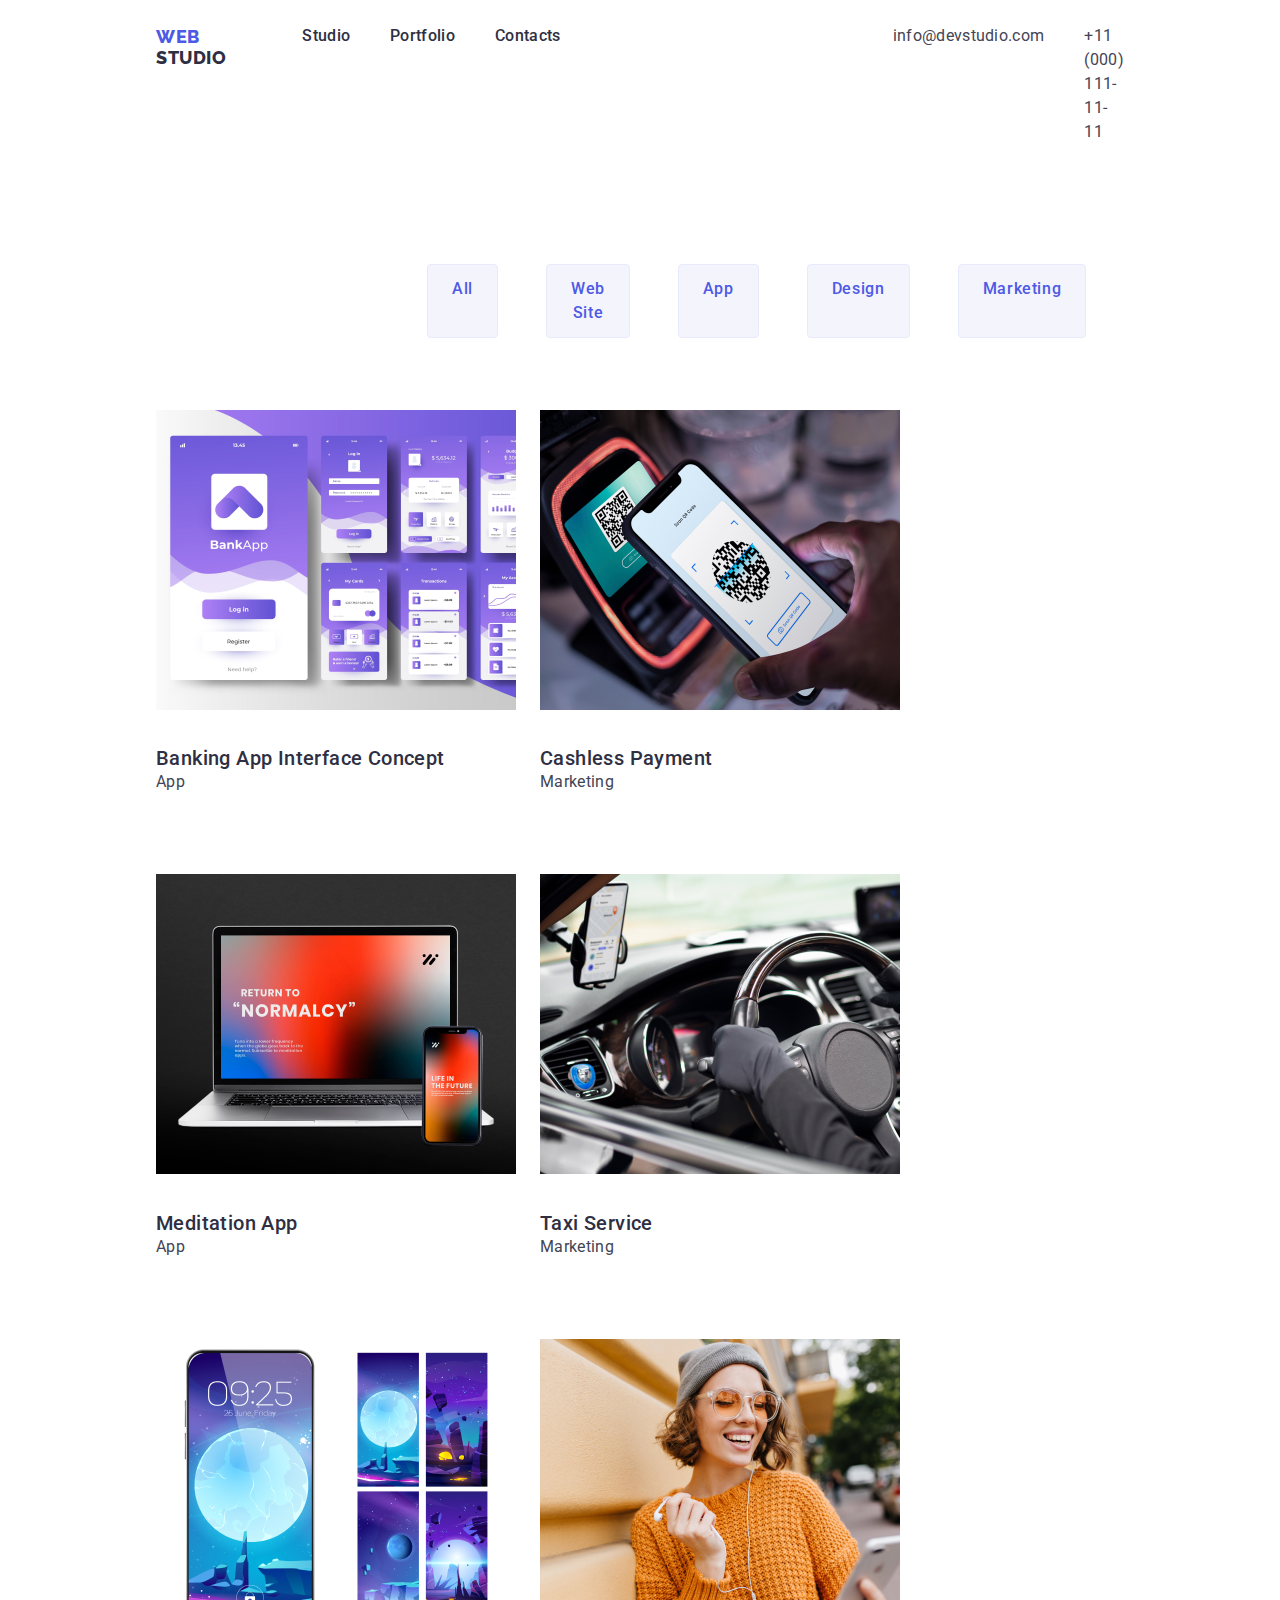
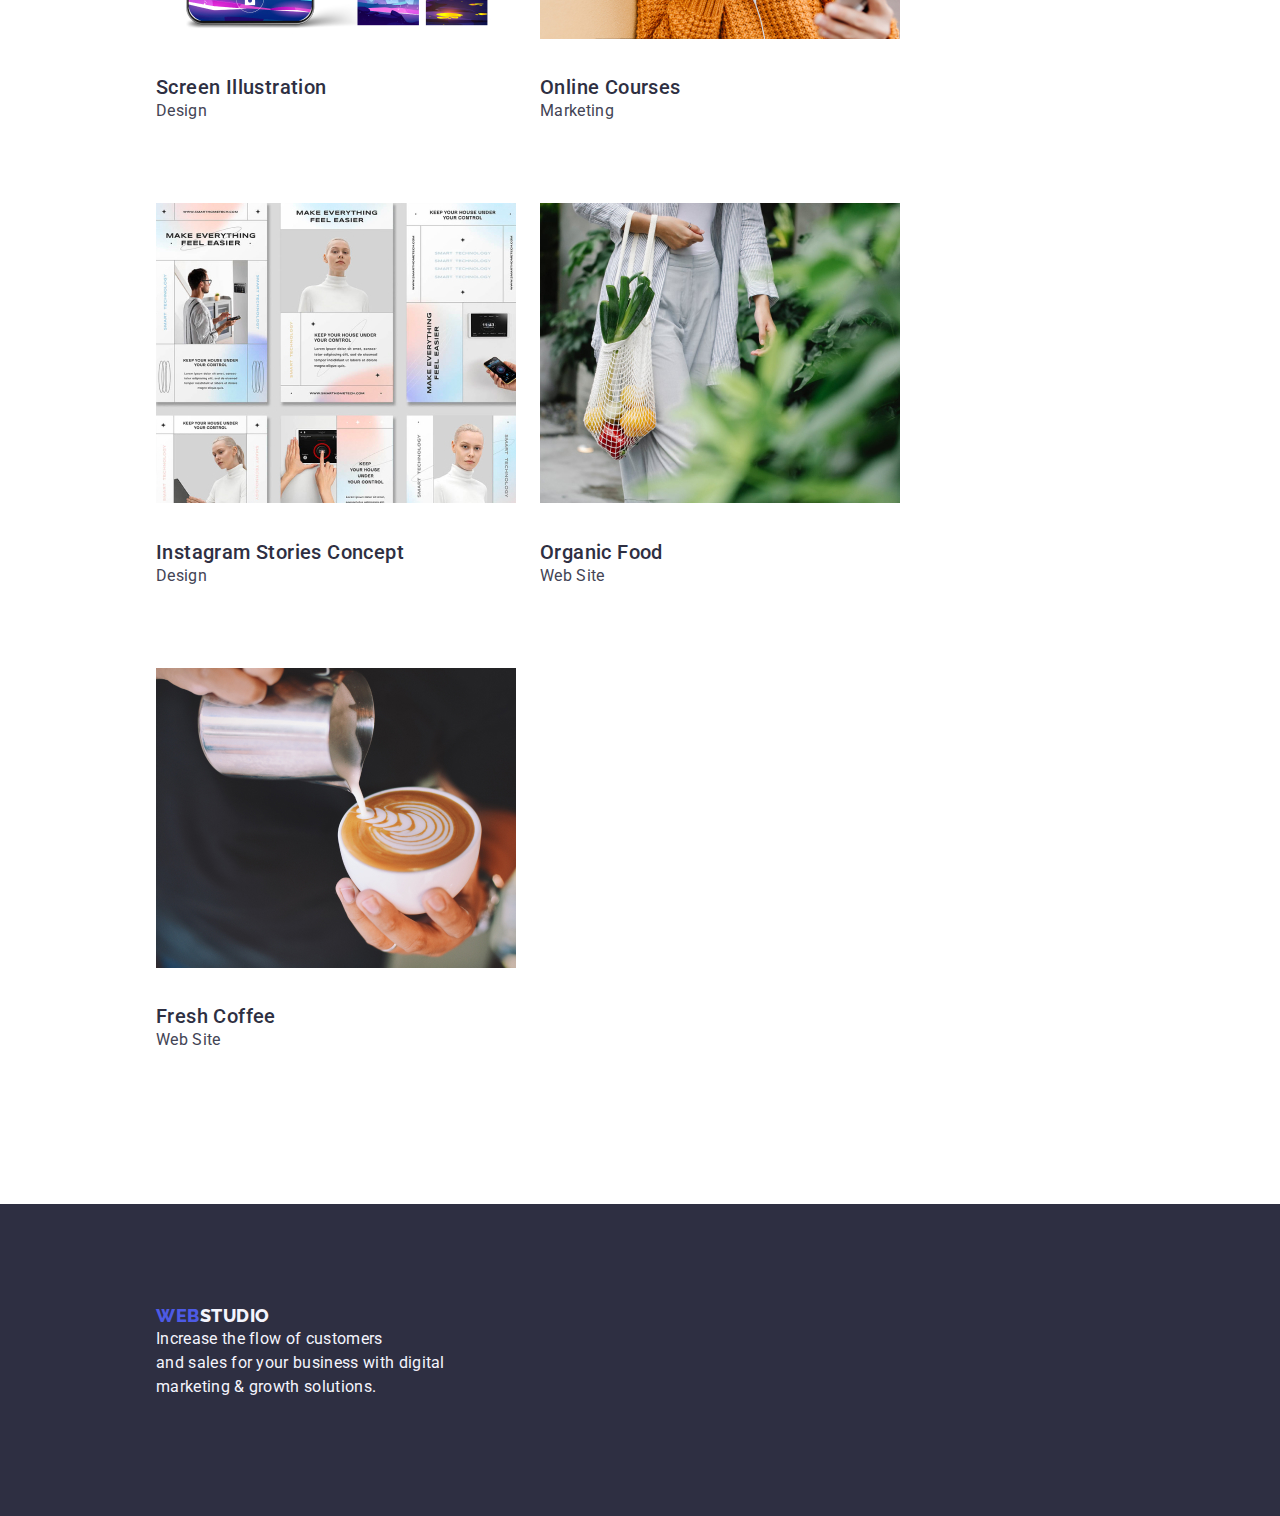
==== portfolio.html @ 889d6fda "to check HW3" ====
<!DOCTYPE html>
<html lang="en">

<head>
    <meta charset="UTF-8">
    <meta name="viewport" content="width=device-width, initial-scale=1.0">
    <link rel="stylesheet" href="css/style.css">
    <link rel="stylesheet" href="modern-normalize.css">
    <link rel="preconnect" href="https://fonts.googleapis.com">
    <link rel="preconnect" href="https://fonts.gstatic.com" crossorigin>
    <link href="https://fonts.googleapis.com/css2?family=Raleway:wght@800&display=swap" rel="stylesheet">
    <link href="https://fonts.googleapis.com/css2?family=Roboto:wght@400;500&display=swap" rel="stylesheet">
    <title>portfolio</title>
</head>

<body>
    <!--Header Section-->
    <header>
        <div class="portfolio-container">
            <a class="header-portfolio-list" href="">
                <span class="header-portfolio-list-web">web</span>
                <span class="header-portfolio-list-studio">studio</span>
            </a>
            <nav class="header-nav-portfolio">
                <ul class="nav-portfolio-list">
                    <li class="nav-portfolio-list-item"><a href="/goit-markup-hw-02/index.html">Studio</a></li>
                    <li class="nav-portfolio-list-item"><a href="/">Portfolio</a></li>
                    <li class="nav-portfolio-list-item"><a href="/">Contacts</a></li>
                </ul>
            </nav>
            <address class="address">
                <ul class="address-list">
                    <li class="address-list-item">
                        <a class="address-list-item-link" href="mailto:info@devstudio.com">info@devstudio.com</a>
                    </li>
                    <li lass="address-list-item">
                        <a class="address-list-item-link" href="+11(000)111-11-11">+11 (000) 111-11-11</a>
                    </li>
                </ul>
            </address>
        </div>
    </header>

    <!--Main Section-->
    <main>
        <section>
            <div class="btn-container">
                <h2 hidden>categories</h2>
                <ul class="portfolio-category-list">
                    <li class="portfolio-category-item">
                        <button class="portfolio-category-button" type="button">All</button><br>
                        <button class="portfolio-category-button" type="button">Web Site</button><br>
                        <button class="portfolio-category-button" type="button">App</button><br>
                        <button class="portfolio-category-button" type="button">Design</button><br>
                        <button class="portfolio-category-button" type="button">Marketing</button>
                    </li>
                </ul>
            </div>
        </section>

        <section>
            <div class="applications-container">
                <h2 hidden>Applications</h2>
                <ul class="application-list">
                    <li class="application-list-item">
                        <img src="images/bankapp.jpg" alt="banking app interface concept" width="360" height="300">
                        <h3 class="application-description">Banking App Interface Concept</h3>
                        <p class="application-name">App</p>
                    </li>
                    <li class="application-list-item">
                        <img src="images/cashless.jpg" alt="cashless payment" width="360" height="300">
                        <h3 class="application-description">Cashless Payment</h3>
                        <p class="application-name">Marketing</p>
                    </li>
                    <li class="application-list-item">
                        <img src="images/meditation.jpg" alt="meditation app" width="360" height="300">
                        <h3 class="application-description">Meditation App</h3>
                        <p class="application-name">App</p>
                    </li>
                    <li class="application-list-item">
                        <img src="images/taxi-service.jpg" alt="taxi service" width="360" height="300">
                        <h3 class="application-description">Taxi Service</h3>
                        <p class="application-name">Marketing</p>
                    </li>
                    <li class="application-list-item">
                        <img src="images/screen-illustration.jpg" alt="screen illustrations" width="360" height="300">
                        <h3 class="application-description">Screen Illustration</h3>
                        <p class="application-name">Design</p>
                    </li>
                    <li class="application-list-item">
                        <img src="images/online-courses.jpg" alt="online courses" width="360" height="300">
                        <h3 class="application-description">Online Courses</h3>
                        <p class="application-name">Marketing</p>
                    </li>
                    <li class="application-list-item">
                        <img src="images/instagram-stories.jpg" alt="instagram stories concept" width="360" height="300">
                        <h3 class="application-description">Instagram Stories Concept</h3>
                        <p class="application-name">Design</p>
                    </li>
                    <li class="application-list-item">
                        <img src="images/organic-food.jpg" alt="organic food" width="360" height="300">
                        <h3 class="application-description">Organic Food</h3>
                        <p class="application-name">Web Site</p>
                    </li>
                    <li class="application-list-item">
                        <img src="images/fresh-coffee.jpg" alt="fresh coffee" width="360" height="300">
                        <h3 class="application-description">Fresh Coffee</h3>
                        <p class="application-name">Web Site</p>
                    </li>
                </ul>
            </div>
        </section>
    </main>

    <!--Footer Section-->
    <footer class="footer-section">
        <a class="footer-studio-list" href="">
            <span class="footer-studio-list-web">web</span>
            <span class="footer-studio-list-link">studio</span></a>
        <p class="footer-paragraph">Increase the flow of customers <br> and sales for your business with digital <br>
            marketing & growth solutions.</p>
    </footer>
</body>

</html>
---- css/style.css ----
a {
    text-decoration: none;
    font-style: normal;
    color: inherit;
}

* {
    margin: 0;
    padding: 0;
    box-sizing: border-box;
    font: inherit;
}

:root {
    --iris: #4D5AE5;
    --oceana: #404BBF;
    --navyblue: #2E2F42;
    --green: #31D0AA;
    --slate: #434455;
    --lightslate: #8E8F99;
    --cornflower: #E7E9FC;
    --cloud: #F4F4FD;
    --navybluemodal: #2E2F42;
    --grey: #2E2F42;
    --white: #FFFFFF;
    --dairy: #FCFCFC;
}

/* header section*/
.header-container {
    display: inline-flex;
    border-bottom: 1px solid var(--cornflower);
    background: var(--white);
    justify-content: center;
    align-items: center;
    text-decoration: none;
    flex-shrink: 0;
    margin-left: 156px;
}

.header-studio-web {
    color: var(--iris);
    font-family: Raleway;
    font-size: 18px;
    font-weight: 800;
    line-height: 21px;
    letter-spacing: 0.54px;
    text-transform: uppercase;
}

.header-studio {
    text-decoration: none;
    margin-right: 76px;
}

.header-nav-list-item {
    list-style: none;
    padding-top: 24px;
    padding-bottom: 24px;
    gap: 40px;
}

.header-studio-link {
    color: var(--navyblue);
    font-family: Raleway;
    font-size: 18px;
    font-weight: 800;
    line-height: 21px;
    letter-spacing: 0.54px;
    text-transform: uppercase;
}

.header-nav-list-item {
    display: inline-flex;
    color: var(--navyblue);
    font-family: Roboto;
    font-size: 16px;
    font-weight: 500;
    line-height: 24px;
    letter-spacing: 0.32px;
}

.header-nav :hover {
    color: var(--iris);
}

.header-address-list {
    display: inline-flex;
    margin-left: 332px;
    padding-right: 156px;
    gap: 40px;
    list-style: none;
}

.header-address-link {
    display: inline-flex;
    color: var(--slate);
    font-family: Roboto;
    font-size: 16px;
    line-height: 24px;
    letter-spacing: 0.32px;
}

/* main section*/
.main-containter {
    margin-left: 636px;
    margin-right: 635px;
    padding-bottom: 188px;
}
.hero-title{
    display: inline-flex;
    margin-top: 188px;
    margin-left: 472px;
    margin-right: 472px;
    margin-bottom: 48px;
}

.section-hero{
    background-color: var(--navyblue);
}
.features-container {
    display: inline-flex;
    margin-left: 156px;
    margin-right: 156px;
}

.hero-title {
    color: var(--white);
    font-family: Roboto;
    font-size: 56px;
    font-weight: 700;
    line-height: 60px;
    letter-spacing: 1.12px;
    text-transform: capitalize;
}

.hero-button {
    display: inline-flex;
    padding: 16px 32px;
    align-items: flex-start;
    gap: 10px;
    border-radius: 4px;
    background: var(--iris);
    box-shadow: 0px 4px 4px 0px rgba(0, 0, 0, 0.15);
    color: var(--white);
    font-family: Roboto;
    font-size: 16px;
    font-weight: 500;
    line-height: 24px;
    letter-spacing: 0.64px;
    outline: none;
    border: unset;
    cursor: pointer;
}

.features-list h3 {
    color: var(--navyblue);
    font-family: Roboto;
    font-size: 20px;
    font-weight: 500;
    line-height: 24px;
    letter-spacing: 0.4px;
    text-align: left;
    gap: 8px;
}

.features-list {
    display: flex;
    flex-direction: row;
    justify-content: space-evenly;
    column-gap: 24px;
    list-style-type: none;
    margin-top: 120px;
    margin-bottom: 120px;
}

.features-item p {
    color: var(--slate);
    font-family: Roboto;
    font-size: 16px;
    line-height: 24px;
    letter-spacing: 0.32px;
    text-align: left;
    gap: 8px;
}

.services-container{
    display: inline-flex;
}
.services-title{
    margin-left: 559px;
    margin-bottom: 72px;
    margin-right: 558px;
}

.services-list {
    display: inline-flex;
    column-gap: 24px;
    list-style: none;
    margin-left: 156px;
}

.services-title {
    color: var(--navyblue);
    text-align: center;
    font-family: Roboto;
    font-size: 36px;
    font-weight: 700;
    line-height: 40px;
    letter-spacing: 0.72px;
    text-transform: capitalize;
}

.services-list-item {
    border: 1px solid var(--cornflower);
    background: url(<path-to-image>), lightgray -72.845px -19px / 144.444% 112.667% no-repeat;
    box-shadow: 0px 4px 4px 0px rgba(0, 0, 0, 0.25);
}

.team {
    background-color: var(--cloud);
    margin-top: 120px;
}

.title-container {
    display: inline-flex;
    margin-top: 120px;
    margin-bottom: 72px;
    margin-left: 639px;
}

.team-title {
    color: var(--navyblue);
    text-align: center;
    font-family: Roboto;
    font-size: 36px;
    font-weight: 700;
    line-height: 40px;
    letter-spacing: 0.72px;
    text-transform: capitalize;
}
.team-list {
    display: inline-flex;
    list-style: none;
    gap: 24px;
    margin-left: 156px;
    margin-right: 156px;
    margin-bottom: 120px;
}

.team-member {
    gap: 8px;
    padding-top: 32px;
}

.team-member-position {
    gap: 8px;
    padding-bottom: 32px;
}

.team-list-item {
    background-color: var(--white);
    padding: 0px, 0px, 32px, 0px;
    border-radius: 0px, 0px, 4px, 4px;
}

.team-member {
    color: var(--navyblue);
    text-align: center;
    font-family: Roboto;
    font-size: 20px;
    font-weight: 500;
    line-height: 24px;
    letter-spacing: 0.4px;
}

.team-member-position {
    color: var(--slate);
    text-align: center;
    font-family: Roboto;
    font-size: 16px;
    line-height: 24px;
    letter-spacing: 0.32px;
}

/* footer section */
.footer-container {
    background: var(--navyblue);
    height: 312px;
    padding-top: 101.5px;
    padding-bottom: 100px;
}

.footer-studio-web {
    color: var(--iris);
    font-family: Raleway;
    font-size: 18px;
    font-weight: 800;
    line-height: 21px;
    letter-spacing: 0.54px;
    text-transform: uppercase;
    margin-left: 156px;
}

.footer-studio-link {
    color: var(--cloud);
    font-family: Raleway;
    font-size: 18px;
    font-weight: 800;
    line-height: 21px;
    letter-spacing: 0.54px;
    text-transform: uppercase;
}

.footer-studio-paragraph {
    color: var(--cloud);
    font-family: Roboto;
    font-size: 16px;
    line-height: 24px;
    letter-spacing: 0.32px;
    margin-left: 156px;
    margin-top: 17.5px;
}


/* Portfolio Header, Main and Footer */

/* Header Section*/
.portfolio-container {
    display: inline-flex;
    margin-left: 156px;
    margin-right: 156px;
}

.header-portfolio-list {
    margin-top: 25.5px;
    margin-bottom: 25.5px;
}

.nav-portfolio-list {
    display: inline-flex;
    list-style: none;
    margin-left: 76px;
    column-gap: 40px;
    margin-top: 24px;
    margin-bottom: 24px;
}

.address-list {
    display: inline-flex;
    list-style-type: none;
    gap: 40px;
    margin-top: 24px;
    margin-bottom: 24px;
    margin-left: 332px;
}

.header-portfolio-list-studio {
    color: var(--navyblue);
    font-family: Raleway;
    font-size: 18px;
    font-weight: 800;
    line-height: 21px;
    letter-spacing: 0.54px;
    text-transform: uppercase;
}

.header-portfolio-list-web {
    color: var(--iris);
    font-family: Raleway;
    font-size: 18px;
    font-weight: 800;
    line-height: 21px;
    letter-spacing: 0.54px;
    text-transform: uppercase;
}

.nav-portfolio-list-item {
    color: var(--navyblue);
    font-family: Roboto;
    font-size: 16px;
    font-weight: 500;
    line-height: 24px;
    letter-spacing: 0.32px;
}

.nav-portfolio-list-item:hover {
    color: var(--iris);
}

.address-list-item-link {
    color: var(--slate);
    font-family: Roboto;
    font-size: 16px;
    line-height: 24px;
    letter-spacing: 0.32px;
}


/* main section*/
.btn-container {
    display: inline-flex;
    margin-left: 427px;
    margin-right: 427px;
}

.portfolio-category-item {
    display: inline-flex;
    gap: 24px;
    margin-top: 96px;
    margin-bottom: 72px;
}

.portfolio-category-button {
    display: flex;
    padding: 12px 24px;
    align-items: flex-start;
    border-radius: 4px;
    background: var(--cloud);
    border: 1px solid var(--cornflower);
}

.portfolio-category-button {
    color: var(--iris);
    text-align: center;
    font-family: Roboto;
    font-size: 16px;
    font-weight: 500;
    line-height: 24px;
    letter-spacing: 0.64px;
    outline: none;
    cursor: pointer;
}

.portfolio-category-button:hover {
    background: var(--oceana);
    color: var(--white);
    border-color: var(--iris);
    box-shadow: 0px 2px 2px 0px rgba(0, 0, 0, 0.12), 0px 2px 1px 0px rgba(0, 0, 0, 0.08), 0px 3px 1px 0px rgba(0, 0, 0, 0.10);
}

.applications-container {
    margin-left: 156px;
    margin-right: 156px;
    row-gap: 48px;
}

.application-list {
    display: flex;
    flex-wrap: wrap;
    gap: 24px;
    list-style: none;
    row-gap: 48px;
    margin-bottom: 120px;
}

.application-description {
    padding-top: 32px;
    row-gap: 8px;
}

.application-name {
    padding-bottom: 32px;
    row-gap: 8px;
}

.application-description {
    color: var(--navyblue);
    font-family: Roboto;
    font-size: 20px;
    font-weight: 500;
    line-height: 24px;
    letter-spacing: 0.4px;
}

.application-name {
    color: var(--slate);
    font-family: Roboto;
    font-size: 16px;
    line-height: 24px;
    letter-spacing: 0.32px;
}

.services-application {
    color: var(--navyblue);
    font-family: Roboto;
    font-size: 20px;
    font-weight: 500;
    line-height: 24px;
    letter-spacing: 0.4px;
}

/* footer*/
.footer-studio-list {
    display: inline-flex;
    margin-left: 156px;
    margin-top: 101.5px;
}

.footer-section {
    background: var(--navyblue);
    height: 312px;
}

.footer-paragraph {
    margin-left: 156px;
}

.studio-footer {
    text-decoration: none;
    text-transform: uppercase;
    font-family: Raleway;
}

.footer-paragraph {
    color: var(--cloud);
    font-family: Roboto;
    font-size: 16px;
    line-height: 24px;
    letter-spacing: 0.32px;
}

.footer-studio-list-web {
    color: var(--iris);
    font-family: Raleway;
    font-size: 18px;
    font-weight: 800;
    line-height: 21px;
    letter-spacing: 0.54px;
    text-transform: uppercase;
}

.footer-studio-list-link {
    color: var(--cloud);
    font-family: Raleway;
    font-size: 18px;
    font-weight: 800;
    line-height: 21px;
    letter-spacing: 0.54px;
    text-transform: uppercase;
}
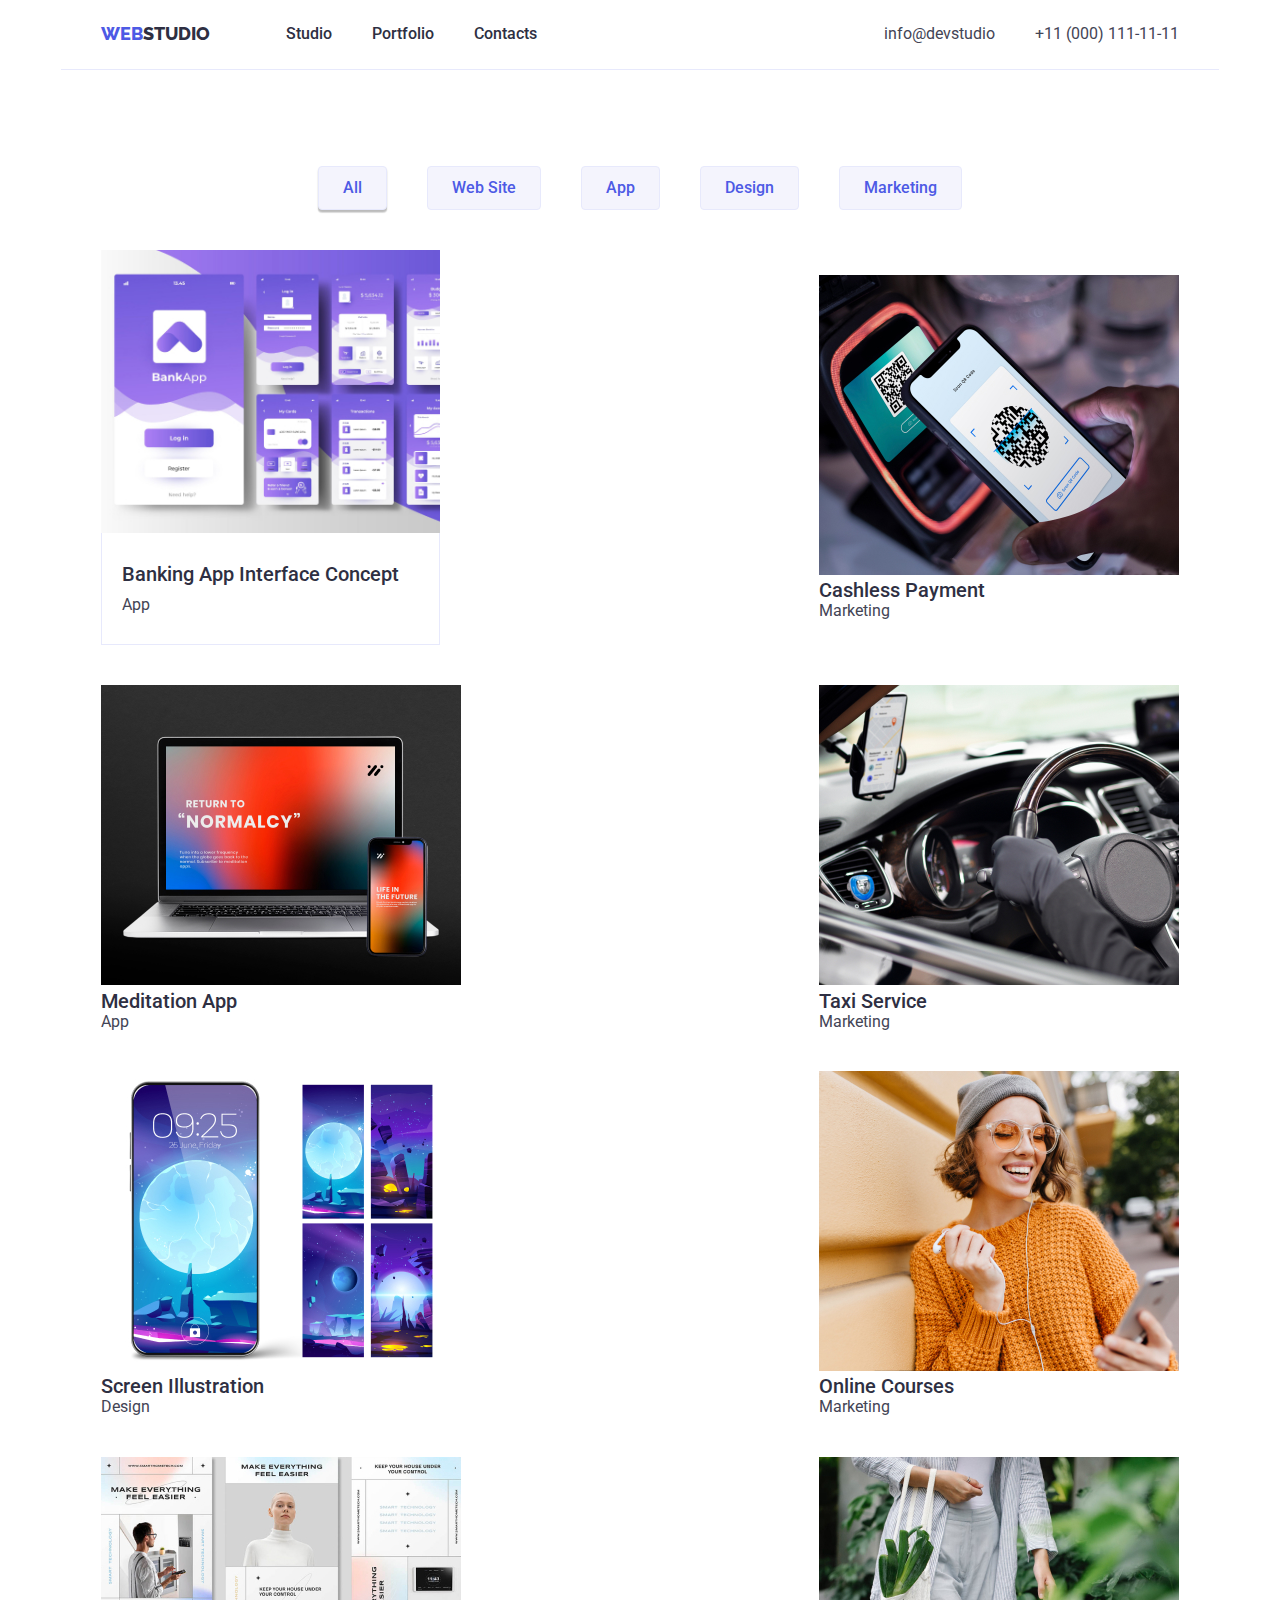
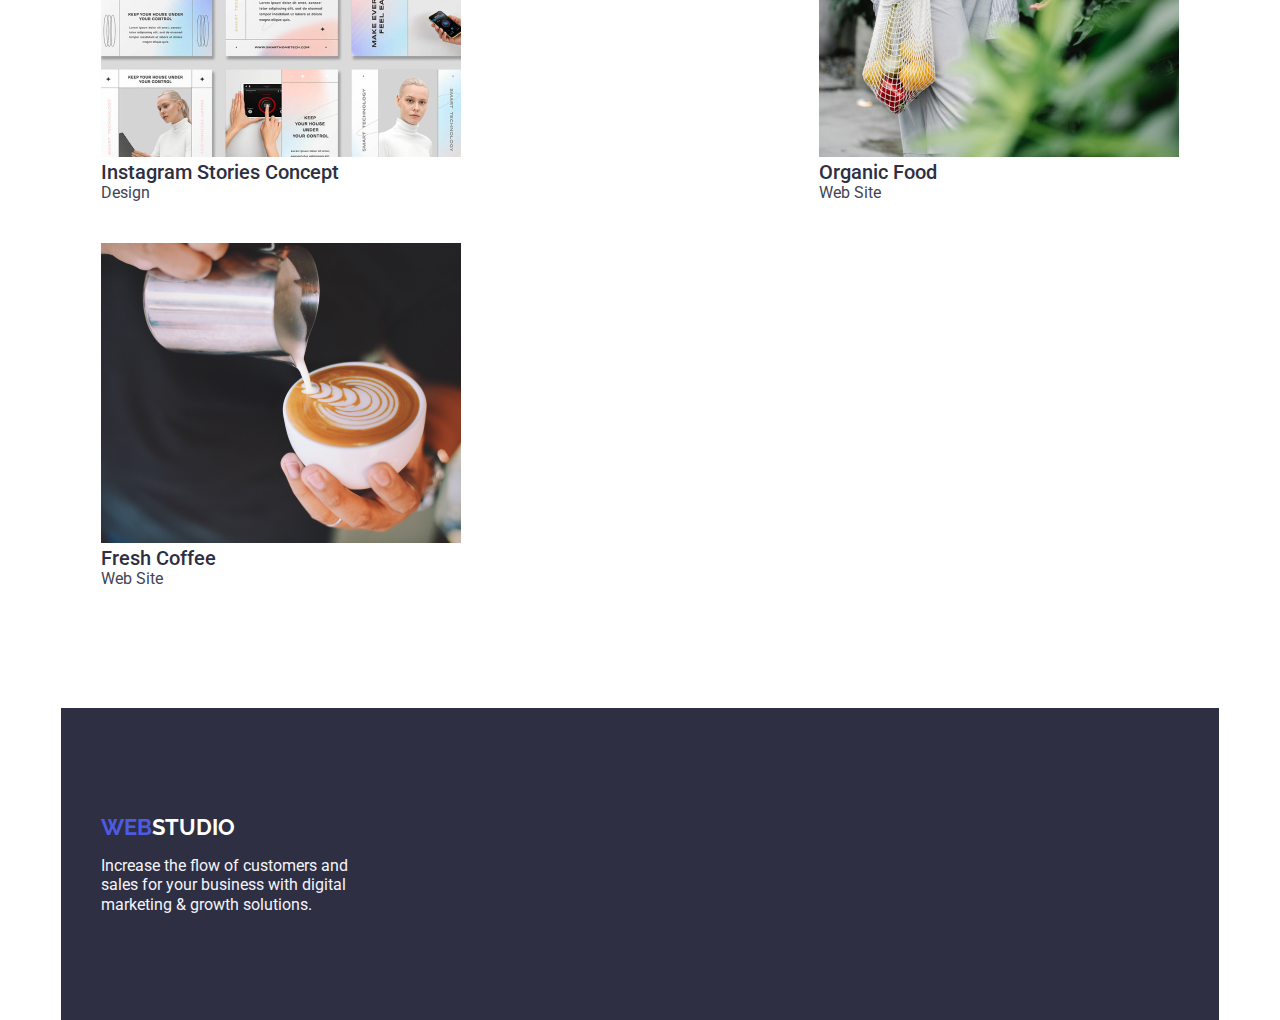
==== commit 4a666159: "for finalizing" ====
--- a/portfolio.html
+++ b/portfolio.html
@@ -14,112 +14,126 @@
 </head>
 
 <body>
-    <!--Header Section-->
-    <header>
-        <div class="portfolio-container">
-            <a class="header-portfolio-list" href="">
-                <span class="header-portfolio-list-web">web</span>
-                <span class="header-portfolio-list-studio">studio</span>
-            </a>
-            <nav class="header-nav-portfolio">
-                <ul class="nav-portfolio-list">
-                    <li class="nav-portfolio-list-item"><a href="/goit-markup-hw-02/index.html">Studio</a></li>
-                    <li class="nav-portfolio-list-item"><a href="/">Portfolio</a></li>
-                    <li class="nav-portfolio-list-item"><a href="/">Contacts</a></li>
+    <div class="container">
+        <header>
+            <nav class="nav">
+                <a href="index.html" class="logo">
+                    <span class="logo-span">Web</span>Studio
+                </a>
+                <ul class="nav-list">
+                    <li class="nav-list-item">
+                        <a href="/index.html">Studio</a>
+                    </li>
+                    <li class="nav-list-item">
+                        <a href="/portfolio.html">Portfolio</a>
+                    </li>
+                    <li class="nav-list-item">
+                        <a href="#">Contacts</a>
+                    </li>
                 </ul>
             </nav>
             <address class="address">
-                <ul class="address-list">
-                    <li class="address-list-item">
-                        <a class="address-list-item-link" href="mailto:info@devstudio.com">info@devstudio.com</a>
+                <a href="mailto:info@devstudio.com">info@devstudio</a>
+                <a href="tel:+380000000000">+11 (000) 111-11-11</a>
+            </address>
+        </header>
+        
+        <main>
+            <section class="section portfolio">
+                <h2 class="porfolio-title" hidden>Portfolio</h2>
+                <ul class="portfolio-filter-list">
+                    <li class="filter-list-item">
+                        <button type="button" class="filter-buttons filter-active">All</button>
                     </li>
-                    <li lass="address-list-item">
-                        <a class="address-list-item-link" href="+11(000)111-11-11">+11 (000) 111-11-11</a>
+                    <li class="filter-list-item">
+                        <button type="button" class="filter-buttons">Web Site</button>
+                    </li>
+                    <li class="filter-list-item">
+                        <button type="button" class="filter-buttons">App</button>
+                    </li>
+                    <li class="filter-list-item">
+                        <button type="button" class="filter-buttons">Design</button>
+                    </li>
+                    <li class="filter-list-item">
+                        <button type="button" class="filter-buttons">Marketing</button>
                     </li>
                 </ul>
-            </address>
-        </div>
-    </header>
-
-    <!--Main Section-->
-    <main>
-        <section>
-            <div class="btn-container">
-                <h2 hidden>categories</h2>
-                <ul class="portfolio-category-list">
-                    <li class="portfolio-category-item">
-                        <button class="portfolio-category-button" type="button">All</button><br>
-                        <button class="portfolio-category-button" type="button">Web Site</button><br>
-                        <button class="portfolio-category-button" type="button">App</button><br>
-                        <button class="portfolio-category-button" type="button">Design</button><br>
-                        <button class="portfolio-category-button" type="button">Marketing</button>
+                <ul class="portfolio-list">
+                    <li class="portfolio-list-item">
+                        <img src="images/bankapp.jpg" alt="Banking App" class="list-item-img">
+                        <div class="list-item-content">
+                            <h3>Banking App Interface Concept</h3>
+                            <p>App</p>
+                        </div>
+                    </li>
+                    <li class="porfolio-list-item">
+                        <img src="images/cashless.jpg" alt="Cashless Payment" class="list-item-img">
+                        <div class="list-item-content">
+                            <h3>Cashless Payment</h3>
+                            <p>Marketing</p>
+                        </div>
+                    </li>
+                    <li class="porfolio-list-item">
+                        <img src="images/meditation.jpg" alt="Meditation App" class="list-item-img">
+                        <div class="list-item-content">
+                            <h3>Meditation App</h3>
+                            <p>App</p>
+                        </div>
+                    </li>
+                    <li class="porfolio-list-item">
+                        <img src="images/taxi-service.jpg" alt="Taxi Service" class="list-item-img">
+                        <div class="list-item-content">
+                            <h3>Taxi Service</h3>
+                            <p>Marketing</p>
+                        </div>
+                    </li>
+                    <li class="porfolio-list-item">
+                        <img src="images/screen-illustration.jpg" alt="Screen Illustration" class="list-item-img">
+                        <div class="list-item-content">
+                            <h3>Screen Illustration</h3>
+                            <p>Design</p>
+                        </div>
+                    </li>
+                    <li class="porfolio-list-item">
+                        <img src="images/online-courses.jpg" alt="Online Courses" class="list-item-img">
+                        <div class="list-item-content">
+                            <h3>Online Courses</h3>
+                            <p>Marketing</p>
+                        </div>
+                    </li>
+                    <li class="porfolio-list-item">
+                        <img src="images/instagram-stories.jpg" alt="Instagram Stories" class="list-item-img">
+                        <div class="list-item-content">
+                            <h3>Instagram Stories Concept</h3>
+                            <p>Design</p>
+                        </div>
+                    </li>
+                    <li class="porfolio-list-item">
+                        <img src="images/organic-food.jpg" alt="Organic Food" class="list-item-img">
+                        <div class="list-item-content">
+                            <h3>Organic Food</h3>
+                            <p>Web Site</p>
+                        </div>
+                    </li>
+                    <li class="porfolio-list-item">
+                        <img src="images/fresh-coffee.jpg" alt="Fresh Coffee" class="list-item-img">
+                        <div class="list-item-content">
+                            <h3>Fresh Coffee</h3>
+                            <p>Web Site</p>
+                        </div>
                     </li>
                 </ul>
-            </div>
-        </section>
+            </section>
+        </main>
 
-        <section>
-            <div class="applications-container">
-                <h2 hidden>Applications</h2>
-                <ul class="application-list">
-                    <li class="application-list-item">
-                        <img src="images/bankapp.jpg" alt="banking app interface concept" width="360" height="300">
-                        <h3 class="application-description">Banking App Interface Concept</h3>
-                        <p class="application-name">App</p>
-                    </li>
-                    <li class="application-list-item">
-                        <img src="images/cashless.jpg" alt="cashless payment" width="360" height="300">
-                        <h3 class="application-description">Cashless Payment</h3>
-                        <p class="application-name">Marketing</p>
-                    </li>
-                    <li class="application-list-item">
-                        <img src="images/meditation.jpg" alt="meditation app" width="360" height="300">
-                        <h3 class="application-description">Meditation App</h3>
-                        <p class="application-name">App</p>
-                    </li>
-                    <li class="application-list-item">
-                        <img src="images/taxi-service.jpg" alt="taxi service" width="360" height="300">
-                        <h3 class="application-description">Taxi Service</h3>
-                        <p class="application-name">Marketing</p>
-                    </li>
-                    <li class="application-list-item">
-                        <img src="images/screen-illustration.jpg" alt="screen illustrations" width="360" height="300">
-                        <h3 class="application-description">Screen Illustration</h3>
-                        <p class="application-name">Design</p>
-                    </li>
-                    <li class="application-list-item">
-                        <img src="images/online-courses.jpg" alt="online courses" width="360" height="300">
-                        <h3 class="application-description">Online Courses</h3>
-                        <p class="application-name">Marketing</p>
-                    </li>
-                    <li class="application-list-item">
-                        <img src="images/instagram-stories.jpg" alt="instagram stories concept" width="360" height="300">
-                        <h3 class="application-description">Instagram Stories Concept</h3>
-                        <p class="application-name">Design</p>
-                    </li>
-                    <li class="application-list-item">
-                        <img src="images/organic-food.jpg" alt="organic food" width="360" height="300">
-                        <h3 class="application-description">Organic Food</h3>
-                        <p class="application-name">Web Site</p>
-                    </li>
-                    <li class="application-list-item">
-                        <img src="images/fresh-coffee.jpg" alt="fresh coffee" width="360" height="300">
-                        <h3 class="application-description">Fresh Coffee</h3>
-                        <p class="application-name">Web Site</p>
-                    </li>
-                </ul>
-            </div>
-        </section>
-    </main>
-
-    <!--Footer Section-->
-    <footer class="footer-section">
-        <a class="footer-studio-list" href="">
-            <span class="footer-studio-list-web">web</span>
-            <span class="footer-studio-list-link">studio</span></a>
-        <p class="footer-paragraph">Increase the flow of customers <br> and sales for your business with digital <br>
-            marketing & growth solutions.</p>
-    </footer>
+        <footer class="footer">
+            <a href="index.html" class="footer-logo">
+                <span class="footer-logo-span">Web</span>Studio
+            </a>
+            <p>
+                Increase the flow of customers and sales for your business with digital marketing & growth solutions.
+            </p>
+        </footer>
+    </div>
 </body>
-
 </html>--- a/css/style.css
+++ b/css/style.css
@@ -2,6 +2,7 @@
     text-decoration: none;
     font-style: normal;
     color: inherit;
+    cursor: pointer;
 }
 
 * {
@@ -9,8 +10,39 @@
     padding: 0;
     box-sizing: border-box;
     font: inherit;
-}
-
+    list-style: none;
+}
+body {
+    font-family: "Roboto", sans-serif;
+    margin: 0;
+    padding: 0;
+}
+h1,h2,h3,h4,h5,h6 {
+    margin: 0;
+    padding: 0;
+    text-transform: capitalize;
+}
+h1 {
+    font-size: 64px;
+    font-weight: 700;
+}
+h2 {
+    font-size: 48px;
+    font-weight: 600;
+}
+h3 {
+    font-size: 32px;
+    font-weight: 500;
+}
+button {
+    border: none;
+    outline: none;
+    cursor: pointer;
+}
+img {
+    width: 100%;
+    height: auto;
+}
 :root {
     --iris: #4D5AE5;
     --oceana: #404BBF;
@@ -26,516 +58,331 @@
     --dairy: #FCFCFC;
 }
 
-/* header section*/
-.header-container {
-    display: inline-flex;
+.container {
+    display: flex;
+    flex-direction: column;
+    justify-content: center;
+    align-items: center;
+    max-width: 1158px;
+    margin: 0 auto;
+}
+
+header {
+    display: flex;
+    justify-content: center;
+    align-items: center;
+    width: 100%;
     border-bottom: 1px solid var(--cornflower);
     background: var(--white);
-    justify-content: center;
-    align-items: center;
+    padding: 24px 40px;
+}
+main{
+    display: block;
+    width: 100%;
+}
+
+.nav {
+    display: flex;
+    justify-content: space-between;
+    align-items: center;
+    gap: 76px;
+}
+.nav .logo-span {
+    color: var(--iris);
+}
+.nav .logo {
+    color: var(--navyblue);
+    font-family: "Raleway", sans-serif;
+    font-size: 18px;
+    font-style: normal;
+    font-weight: 800;
+    text-transform: uppercase;
     text-decoration: none;
-    flex-shrink: 0;
-    margin-left: 156px;
-}
-
-.header-studio-web {
-    color: var(--iris);
-    font-family: Raleway;
-    font-size: 18px;
-    font-weight: 800;
-    line-height: 21px;
-    letter-spacing: 0.54px;
-    text-transform: uppercase;
-}
-
-.header-studio {
-    text-decoration: none;
-    margin-right: 76px;
-}
-
-.header-nav-list-item {
-    list-style: none;
-    padding-top: 24px;
-    padding-bottom: 24px;
-    gap: 40px;
-}
-
-.header-studio-link {
-    color: var(--navyblue);
-    font-family: Raleway;
-    font-size: 18px;
-    font-weight: 800;
-    line-height: 21px;
-    letter-spacing: 0.54px;
-    text-transform: uppercase;
-}
-
-.header-nav-list-item {
-    display: inline-flex;
-    color: var(--navyblue);
-    font-family: Roboto;
-    font-size: 16px;
-    font-weight: 500;
-    line-height: 24px;
-    letter-spacing: 0.32px;
-}
-
-.header-nav :hover {
-    color: var(--iris);
-}
-
-.header-address-list {
-    display: inline-flex;
-    margin-left: 332px;
-    padding-right: 156px;
-    gap: 40px;
-    list-style: none;
-}
-
-.header-address-link {
-    display: inline-flex;
+}
+.nav-list {
+    display: flex;
+    justify-content: space-between;
+    align-items: center;
+    gap: 40px;
+}
+.nav-list-item a {
+    font-weight: 500;
+    color: var(--navyblue);
+}
+.nav-list-item a:hover {
+    color: var(--iris);
+}
+.address {
+    display: flex;
+    align-items: flex-start;
+    gap: 40px;
+    margin-left: auto;
+}
+.address a{
+    font-style: normal;
     color: var(--slate);
-    font-family: Roboto;
-    font-size: 16px;
-    line-height: 24px;
-    letter-spacing: 0.32px;
-}
-
+}
+.address a:hover {
+    color: var(--iris);
+}
 /* main section*/
-.main-containter {
-    margin-left: 636px;
-    margin-right: 635px;
-    padding-bottom: 188px;
-}
-.hero-title{
-    display: inline-flex;
-    margin-top: 188px;
-    margin-left: 472px;
-    margin-right: 472px;
-    margin-bottom: 48px;
-}
-
-.section-hero{
-    background-color: var(--navyblue);
-}
-.features-container {
-    display: inline-flex;
-    margin-left: 156px;
-    margin-right: 156px;
-}
-
+.hero {
+    flex-direction: column;
+    gap: 40px;
+    background: var(--navyblue);
+    height: 600px;
+}
+.section {
+    display: flex;
+    margin: 0;
+    width: 100%;
+    justify-content: center;
+    align-items: center;
+}
 .hero-title {
+    font-family: "Raleway", sans-serif;
+    text-align: center;
     color: var(--white);
-    font-family: Roboto;
-    font-size: 56px;
-    font-weight: 700;
-    line-height: 60px;
-    letter-spacing: 1.12px;
+}
+.hero-button {
+    font-size: 16px;
+    font-weight: 500;
+    padding: 16px 32px;
     text-transform: capitalize;
-}
-
-.hero-button {
-    display: inline-flex;
-    padding: 16px 32px;
-    align-items: flex-start;
-    gap: 10px;
     border-radius: 4px;
+    color: var(--white);
     background: var(--iris);
     box-shadow: 0px 4px 4px 0px rgba(0, 0, 0, 0.15);
+    transition: all 0.1s ease-in-out;
+}
+.hero-button:hover {
+    background: var(--cornflower);
+    color: var(--iris);
+}
+
+.hero-button:active {
+    transform: scale(0.95);
+}
+.about {
+    flex-direction: column;
+    padding: 120px 40px;
+}
+.about-title {
+    text-align: center;
+    color: var(--navyblue);
+    font-size: 2rem;
+    font-weight: 500;
+    margin-bottom: 40px;
+}
+.about-list {
+    display: flex;
+    justify-content: space-between;
+    align-items: center;
+    gap: 40px;
+}
+.about-list-item{
+    display: flex;
+    flex-direction: column;
+    gap: 20px;
+    text-align: left;
+}
+.about-list-item h3{
+    font-size: 22px;
+    color: var(--navyblue);
+}
+.about-list-item p{
+    font-size: 16px;
+    color: var(--slate);
+}
+.services{
+    flex-direction: column;
+    padding: 0 40px 120px;
+}
+.services-title{
+    text-align: center;
+    color: var(--navyblue);
+    font-size: 32px;
+    font-weight: 700;
+    margin-bottom: 40px;
+}
+.services-list{
+    display: flex;
+    justify-content: space-between;
+    align-items: center;
+    gap: 40px;
+}
+.teams{
+    flex-direction: column;
+    padding: 120px 40px;
+    background-color: var(--cloud);
+}
+.teams-title{
+    text-align: center;
+    color: var(--navyblue);
+    font-size: 32px;
+    font-weight: 700;
+    margin-bottom: 40px;
+}
+.teams-list{
+    display: flex;
+    justify-content: space-between;
+    align-items: center;
+    gap: 40px;
+}
+.teams-list-item{
+    display: flex;
+    justify-content: center;
+    align-items: center;
+    flex-direction: column;
+    gap: 32px;
+    background: var(--white);
+    border: 1px solid var(--cornflower);
+    box-shadow: 0px 2px 1px 0px rgba(46, 47, 66, 0.08), 0px 1px 1px 0px rgba(46, 47, 66, 0.16), 0px 1px 6px 0px rgba(46, 47, 66, 0.08);
+    border-radius: 4px;
+}
+.team-list-item img{
+    width: 100%;
+    height: 100%;
+    object-fit: cover;
+}
+.teams-list-item-details{
+    display: flex;
+    flex-direction: column;
+    align-items: center;
+    gap: 8px;
+    margin-bottom: 32px;
+    width: 100%;
+}
+.teams-list-item h3{
+    font-size: 20px;
+    color: var(--navyblue);
+}
+.team-list-item p{
+    font-size: 16px;
+    color: var(--slate);
+}
+/* Portfolio Header, Main and Footer */
+
+.portfolio{
+    flex-direction: column;
+    padding: 96px 40px 120px;
+}
+.portfolio-title{
+    text-align: center;
+    color: var(--navyblue);
+    font-size: 32px;
+    font-weight: 500;
+    margin-bottom: 40px;
+}
+.portfolio-filter-list{
+    display: flex;
+    justify-content: center;
+    align-items: center;
+    gap: 40px;
+    margin-bottom: 40px;
+}
+.filter-list-item .filter-active{
+    border-radius: 4px;
+    border: none;
+    background: var(--iris);
     color: var(--white);
-    font-family: Roboto;
-    font-size: 16px;
-    font-weight: 500;
-    line-height: 24px;
-    letter-spacing: 0.64px;
-    outline: none;
-    border: unset;
+    box-shadow: 0px 2px 2px 0px rgba(0, 0, 0, 0.12), 0px 2px 1px 0px rgba(0, 0, 0, 0.08), 0px 3px 1px 0px rgba(0, 0, 0, 0.10);
+}
+.filter-list-item .filter-buttons{
+    font-size: 16px;
+    font-weight: 500;
+    color: var(--navyblue);
+    padding: 12px 24px;
+    border-radius: 4px;
+    color: var(--iris);
+    border: 1px solid var(--cornflower);
+    background: var(--cloud);
+    transition: all 0.3s ease-in-out;
+}
+.filter-list-item .filter-buttons:hover {
+    background: var(--cornflower);
+    color: var(--iris);
+}
+.filter-list-item .filter-buttons:active {
+    transform: scale(0.95);
+}
+.portfolio-list {
+    display: flex;
+    flex-wrap: wrap;
+    justify-content: space-between;
+    align-items: center;
+    row-gap: 48px;
+    column-gap: 24px;
+}
+
+.portfolio-list-item {
+    display: flex;
+    flex-direction: column;
+    background: var(--white);
+    width: calc(33.33% - 20px);
     cursor: pointer;
-}
-
-.features-list h3 {
-    color: var(--navyblue);
-    font-family: Roboto;
+    transition: all 0.3s ease-in-out;
+}
+.portfolio-list-item:hover {
+    box-shadow: 0px 2px 2px 0px rgba(0, 0, 0, 0.12), 0px 2px 1px 0px rgba(0, 0, 0, 0.08), 0px 3px 1px 0px rgba(0, 0, 0, 0.10);
+}
+.portfolio-list-item img {
+    width: 100%;
+    object-fit: cover;
+}
+.portfolio-list {
+    display: flex;
+    justify-content: space-between;
+    align-items: center;
+    gap: 40px;
+}
+.portfolio-list-item .list-item-content {
+    display: flex;
+    flex-direction: column;
+    gap: 10px;
+    padding: 30px 20px;
+    border-bottom: 1px solid var(--cornflower);
+    border-left: 1px solid var(--cornflower);
+    border-right: 1px solid var(--cornflower);
+}
+.list-item-content h3{
     font-size: 20px;
-    font-weight: 500;
-    line-height: 24px;
-    letter-spacing: 0.4px;
-    text-align: left;
-    gap: 8px;
-}
-
-.features-list {
-    display: flex;
-    flex-direction: row;
-    justify-content: space-evenly;
-    column-gap: 24px;
-    list-style-type: none;
-    margin-top: 120px;
-    margin-bottom: 120px;
-}
-
-.features-item p {
-    color: var(--slate);
-    font-family: Roboto;
-    font-size: 16px;
-    line-height: 24px;
-    letter-spacing: 0.32px;
-    text-align: left;
-    gap: 8px;
-}
-
-.services-container{
-    display: inline-flex;
-}
-.services-title{
-    margin-left: 559px;
-    margin-bottom: 72px;
-    margin-right: 558px;
-}
-
-.services-list {
-    display: inline-flex;
-    column-gap: 24px;
-    list-style: none;
-    margin-left: 156px;
-}
-
-.services-title {
-    color: var(--navyblue);
-    text-align: center;
-    font-family: Roboto;
-    font-size: 36px;
-    font-weight: 700;
-    line-height: 40px;
-    letter-spacing: 0.72px;
-    text-transform: capitalize;
-}
-
-.services-list-item {
-    border: 1px solid var(--cornflower);
-    background: url(<path-to-image>), lightgray -72.845px -19px / 144.444% 112.667% no-repeat;
-    box-shadow: 0px 4px 4px 0px rgba(0, 0, 0, 0.25);
-}
-
-.team {
-    background-color: var(--cloud);
-    margin-top: 120px;
-}
-
-.title-container {
-    display: inline-flex;
-    margin-top: 120px;
-    margin-bottom: 72px;
-    margin-left: 639px;
-}
-
-.team-title {
-    color: var(--navyblue);
-    text-align: center;
-    font-family: Roboto;
-    font-size: 36px;
-    font-weight: 700;
-    line-height: 40px;
-    letter-spacing: 0.72px;
-    text-transform: capitalize;
-}
-.team-list {
-    display: inline-flex;
-    list-style: none;
-    gap: 24px;
-    margin-left: 156px;
-    margin-right: 156px;
-    margin-bottom: 120px;
-}
-
-.team-member {
-    gap: 8px;
-    padding-top: 32px;
-}
-
-.team-member-position {
-    gap: 8px;
-    padding-bottom: 32px;
-}
-
-.team-list-item {
-    background-color: var(--white);
-    padding: 0px, 0px, 32px, 0px;
-    border-radius: 0px, 0px, 4px, 4px;
-}
-
-.team-member {
-    color: var(--navyblue);
-    text-align: center;
-    font-family: Roboto;
-    font-size: 20px;
-    font-weight: 500;
-    line-height: 24px;
-    letter-spacing: 0.4px;
-}
-
-.team-member-position {
-    color: var(--slate);
-    text-align: center;
-    font-family: Roboto;
-    font-size: 16px;
-    line-height: 24px;
-    letter-spacing: 0.32px;
-}
-
-/* footer section */
-.footer-container {
+    color: var(--navyblue);
+}
+.list-item-content p {
+    font-size: 16px;
+    color: var(--slate, #434455);
+}
+.footer {
+    display: flex;
+    justify-content: center;
+    align-items: flex-start;
+    flex-direction: column;
     background: var(--navyblue);
     height: 312px;
-    padding-top: 101.5px;
-    padding-bottom: 100px;
-}
-
-.footer-studio-web {
-    color: var(--iris);
-    font-family: Raleway;
-    font-size: 18px;
-    font-weight: 800;
-    line-height: 21px;
-    letter-spacing: 0.54px;
+    width: 100%;
+    padding: 0 40px;
+}
+
+.footer-logo {
+    color: var(--white);
+    font-family: "Raleway", sans-serif;
+    font-size: 22px;
+    font-style: normal;
+    font-weight: 700;
     text-transform: uppercase;
-    margin-left: 156px;
-}
-
-.footer-studio-link {
+    text-decoration: none;
+    margin-right: 40px;
+}
+
+.footer-logo-span {
+    color: var(--iris);
+}
+
+.footer p {
+    font-size: 16px;
     color: var(--cloud);
-    font-family: Raleway;
-    font-size: 18px;
-    font-weight: 800;
-    line-height: 21px;
-    letter-spacing: 0.54px;
-    text-transform: uppercase;
-}
-
-.footer-studio-paragraph {
-    color: var(--cloud);
-    font-family: Roboto;
-    font-size: 16px;
-    line-height: 24px;
-    letter-spacing: 0.32px;
-    margin-left: 156px;
-    margin-top: 17.5px;
-}
-
-
-/* Portfolio Header, Main and Footer */
-
-/* Header Section*/
-.portfolio-container {
-    display: inline-flex;
-    margin-left: 156px;
-    margin-right: 156px;
-}
-
-.header-portfolio-list {
-    margin-top: 25.5px;
-    margin-bottom: 25.5px;
-}
-
-.nav-portfolio-list {
-    display: inline-flex;
-    list-style: none;
-    margin-left: 76px;
-    column-gap: 40px;
-    margin-top: 24px;
-    margin-bottom: 24px;
-}
-
-.address-list {
-    display: inline-flex;
-    list-style-type: none;
-    gap: 40px;
-    margin-top: 24px;
-    margin-bottom: 24px;
-    margin-left: 332px;
-}
-
-.header-portfolio-list-studio {
-    color: var(--navyblue);
-    font-family: Raleway;
-    font-size: 18px;
-    font-weight: 800;
-    line-height: 21px;
-    letter-spacing: 0.54px;
-    text-transform: uppercase;
-}
-
-.header-portfolio-list-web {
-    color: var(--iris);
-    font-family: Raleway;
-    font-size: 18px;
-    font-weight: 800;
-    line-height: 21px;
-    letter-spacing: 0.54px;
-    text-transform: uppercase;
-}
-
-.nav-portfolio-list-item {
-    color: var(--navyblue);
-    font-family: Roboto;
-    font-size: 16px;
-    font-weight: 500;
-    line-height: 24px;
-    letter-spacing: 0.32px;
-}
-
-.nav-portfolio-list-item:hover {
-    color: var(--iris);
-}
-
-.address-list-item-link {
-    color: var(--slate);
-    font-family: Roboto;
-    font-size: 16px;
-    line-height: 24px;
-    letter-spacing: 0.32px;
-}
-
-
-/* main section*/
-.btn-container {
-    display: inline-flex;
-    margin-left: 427px;
-    margin-right: 427px;
-}
-
-.portfolio-category-item {
-    display: inline-flex;
-    gap: 24px;
-    margin-top: 96px;
-    margin-bottom: 72px;
-}
-
-.portfolio-category-button {
-    display: flex;
-    padding: 12px 24px;
-    align-items: flex-start;
-    border-radius: 4px;
-    background: var(--cloud);
-    border: 1px solid var(--cornflower);
-}
-
-.portfolio-category-button {
-    color: var(--iris);
-    text-align: center;
-    font-family: Roboto;
-    font-size: 16px;
-    font-weight: 500;
-    line-height: 24px;
-    letter-spacing: 0.64px;
-    outline: none;
-    cursor: pointer;
-}
-
-.portfolio-category-button:hover {
-    background: var(--oceana);
-    color: var(--white);
-    border-color: var(--iris);
-    box-shadow: 0px 2px 2px 0px rgba(0, 0, 0, 0.12), 0px 2px 1px 0px rgba(0, 0, 0, 0.08), 0px 3px 1px 0px rgba(0, 0, 0, 0.10);
-}
-
-.applications-container {
-    margin-left: 156px;
-    margin-right: 156px;
-    row-gap: 48px;
-}
-
-.application-list {
-    display: flex;
-    flex-wrap: wrap;
-    gap: 24px;
-    list-style: none;
-    row-gap: 48px;
-    margin-bottom: 120px;
-}
-
-.application-description {
-    padding-top: 32px;
-    row-gap: 8px;
-}
-
-.application-name {
-    padding-bottom: 32px;
-    row-gap: 8px;
-}
-
-.application-description {
-    color: var(--navyblue);
-    font-family: Roboto;
-    font-size: 20px;
-    font-weight: 500;
-    line-height: 24px;
-    letter-spacing: 0.4px;
-}
-
-.application-name {
-    color: var(--slate);
-    font-family: Roboto;
-    font-size: 16px;
-    line-height: 24px;
-    letter-spacing: 0.32px;
-}
-
-.services-application {
-    color: var(--navyblue);
-    font-family: Roboto;
-    font-size: 20px;
-    font-weight: 500;
-    line-height: 24px;
-    letter-spacing: 0.4px;
-}
-
-/* footer*/
-.footer-studio-list {
-    display: inline-flex;
-    margin-left: 156px;
-    margin-top: 101.5px;
-}
-
-.footer-section {
-    background: var(--navyblue);
-    height: 312px;
-}
-
-.footer-paragraph {
-    margin-left: 156px;
-}
-
-.studio-footer {
-    text-decoration: none;
-    text-transform: uppercase;
-    font-family: Raleway;
-}
-
-.footer-paragraph {
-    color: var(--cloud);
-    font-family: Roboto;
-    font-size: 16px;
-    line-height: 24px;
-    letter-spacing: 0.32px;
-}
-
-.footer-studio-list-web {
-    color: var(--iris);
-    font-family: Raleway;
-    font-size: 18px;
-    font-weight: 800;
-    line-height: 21px;
-    letter-spacing: 0.54px;
-    text-transform: uppercase;
-}
-
-.footer-studio-list-link {
-    color: var(--cloud);
-    font-family: Raleway;
-    font-size: 18px;
-    font-weight: 800;
-    line-height: 21px;
-    letter-spacing: 0.54px;
-    text-transform: uppercase;
+    width: 264px;
+    line-height: 1.2;
+    margin-top: 16px;
 }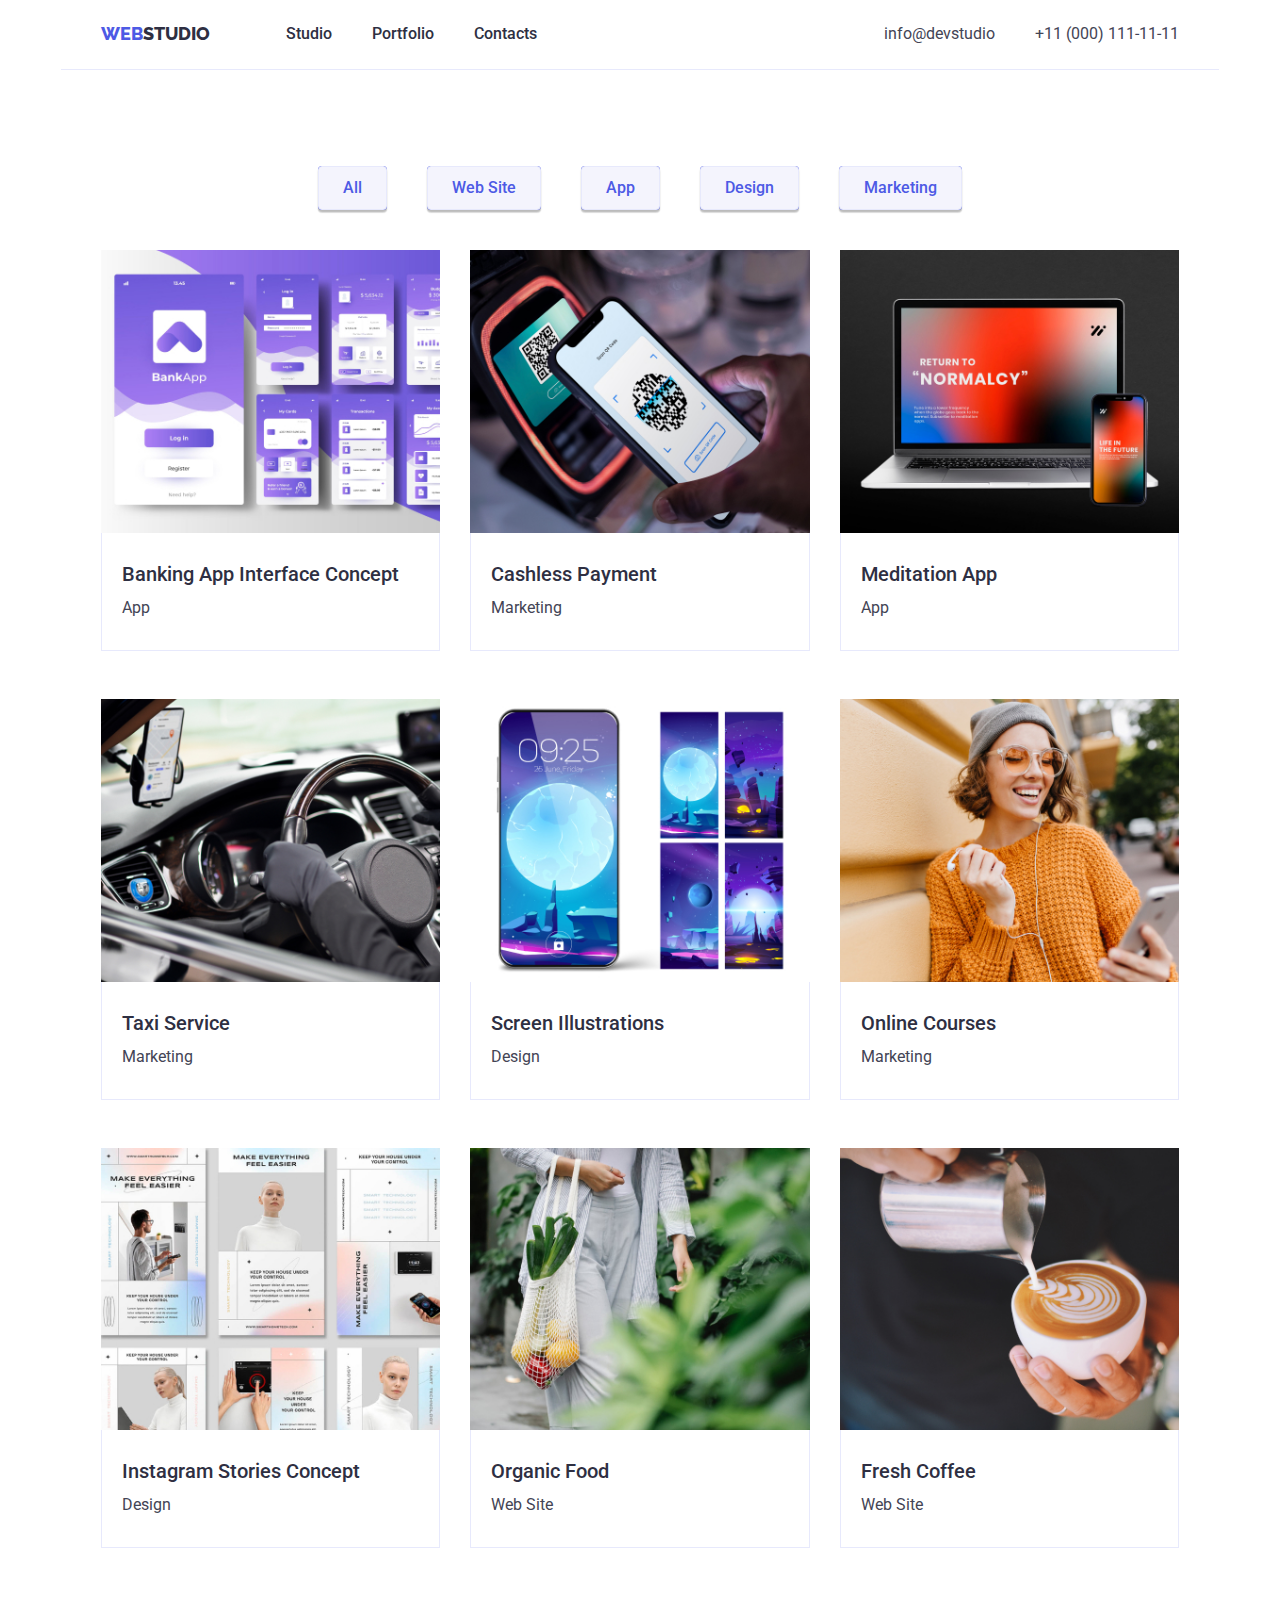
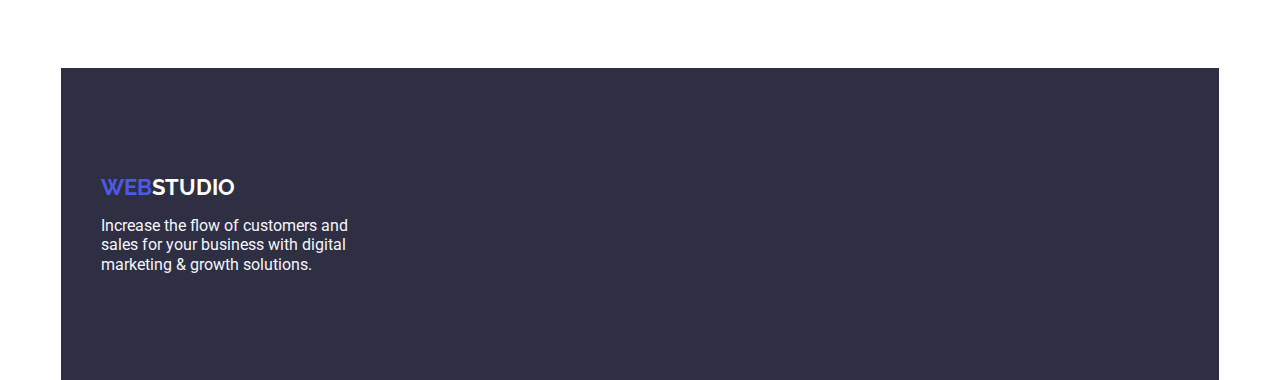
==== commit 06fef8e1: "for finalizing" ====
--- a/portfolio.html
+++ b/portfolio.html
@@ -5,7 +5,7 @@
     <meta charset="UTF-8">
     <meta name="viewport" content="width=device-width, initial-scale=1.0">
     <link rel="stylesheet" href="css/style.css">
-    <link rel="stylesheet" href="modern-normalize.css">
+    <link rel="stylesheet" href="css/normalize.css">
     <link rel="preconnect" href="https://fonts.googleapis.com">
     <link rel="preconnect" href="https://fonts.gstatic.com" crossorigin>
     <link href="https://fonts.googleapis.com/css2?family=Raleway:wght@800&display=swap" rel="stylesheet">
@@ -38,12 +38,16 @@
             </address>
         </header>
         
+<!--Main Section-->
         <main>
             <section class="section portfolio">
-                <h2 class="porfolio-title" hidden>Portfolio</h2>
+                <h2 class="portfolio-title" hidden>
+                    Portfolio
+                </h2>
+
                 <ul class="portfolio-filter-list">
                     <li class="filter-list-item">
-                        <button type="button" class="filter-buttons filter-active">All</button>
+                        <button type="button" class="filter-buttons">All</button>
                     </li>
                     <li class="filter-list-item">
                         <button type="button" class="filter-buttons">Web Site</button>
@@ -58,6 +62,7 @@
                         <button type="button" class="filter-buttons">Marketing</button>
                     </li>
                 </ul>
+
                 <ul class="portfolio-list">
                     <li class="portfolio-list-item">
                         <img src="images/bankapp.jpg" alt="Banking App" class="list-item-img">
@@ -66,56 +71,56 @@
                             <p>App</p>
                         </div>
                     </li>
-                    <li class="porfolio-list-item">
+                    <li class="portfolio-list-item">
                         <img src="images/cashless.jpg" alt="Cashless Payment" class="list-item-img">
                         <div class="list-item-content">
                             <h3>Cashless Payment</h3>
                             <p>Marketing</p>
                         </div>
                     </li>
-                    <li class="porfolio-list-item">
-                        <img src="images/meditation.jpg" alt="Meditation App" class="list-item-img">
+                    <li class="portfolio-list-item">
+                        <img src="images/meditation.jpg" alt="Meditation" class="list-item-img">
                         <div class="list-item-content">
                             <h3>Meditation App</h3>
                             <p>App</p>
                         </div>
                     </li>
-                    <li class="porfolio-list-item">
+                    <li class="portfolio-list-item">
                         <img src="images/taxi-service.jpg" alt="Taxi Service" class="list-item-img">
                         <div class="list-item-content">
                             <h3>Taxi Service</h3>
                             <p>Marketing</p>
                         </div>
                     </li>
-                    <li class="porfolio-list-item">
+                    <li class="portfolio-list-item">
                         <img src="images/screen-illustration.jpg" alt="Screen Illustration" class="list-item-img">
                         <div class="list-item-content">
-                            <h3>Screen Illustration</h3>
+                            <h3>Screen Illustrations</h3>
                             <p>Design</p>
                         </div>
                     </li>
-                    <li class="porfolio-list-item">
+                    <li class="portfolio-list-item">
                         <img src="images/online-courses.jpg" alt="Online Courses" class="list-item-img">
                         <div class="list-item-content">
                             <h3>Online Courses</h3>
                             <p>Marketing</p>
                         </div>
                     </li>
-                    <li class="porfolio-list-item">
+                    <li class="portfolio-list-item">
                         <img src="images/instagram-stories.jpg" alt="Instagram Stories" class="list-item-img">
                         <div class="list-item-content">
                             <h3>Instagram Stories Concept</h3>
                             <p>Design</p>
                         </div>
                     </li>
-                    <li class="porfolio-list-item">
-                        <img src="images/organic-food.jpg" alt="Organic Food" class="list-item-img">
+                    <li class="portfolio-list-item">
+                        <img src="images/organic-food.jpg" alt="Orgarnic Food" class="list-item-img">
                         <div class="list-item-content">
                             <h3>Organic Food</h3>
                             <p>Web Site</p>
                         </div>
                     </li>
-                    <li class="porfolio-list-item">
+                    <li class="portfolio-list-item">
                         <img src="images/fresh-coffee.jpg" alt="Fresh Coffee" class="list-item-img">
                         <div class="list-item-content">
                             <h3>Fresh Coffee</h3>
@@ -126,6 +131,7 @@
             </section>
         </main>
 
+<!--Footer Section-->
         <footer class="footer">
             <a href="index.html" class="footer-logo">
                 <span class="footer-logo-span">Web</span>Studio
--- a/css/style.css
+++ b/css/style.css
@@ -1,17 +1,8 @@
 a {
     text-decoration: none;
     font-style: normal;
-    color: inherit;
-    cursor: pointer;
-}
-
-* {
-    margin: 0;
-    padding: 0;
-    box-sizing: border-box;
-    font: inherit;
-    list-style: none;
-}
+}
+
 body {
     font-family: "Roboto", sans-serif;
     margin: 0;
@@ -34,14 +25,38 @@
     font-size: 32px;
     font-weight: 500;
 }
+h4 {
+    font-size: 24px;
+    font-weight: 500;
+}
+h5 {
+    font-size: 20px;
+    font-weight: 500;
+}
+h6 {
+    font-size: 16px;
+    font-weight: 500;
+}
 button {
     border: none;
     outline: none;
     cursor: pointer;
 }
+p {
+    margin: 0;
+    padding: 0;
+    font-size: 16px;
+    font-weight: 400;
+    line-height: 1.5;
+}
 img {
     width: 100%;
     height: auto;
+}
+ul {
+    margin: 0;
+    padding: 0;
+    list-style: none;
 }
 :root {
     --iris: #4D5AE5;
@@ -125,6 +140,7 @@
 .address a:hover {
     color: var(--iris);
 }
+
 /* main section*/
 .hero {
     flex-direction: column;
@@ -261,6 +277,7 @@
     font-size: 16px;
     color: var(--slate);
 }
+
 /* Portfolio Header, Main and Footer */
 
 .portfolio{
@@ -281,32 +298,39 @@
     gap: 40px;
     margin-bottom: 40px;
 }
-.filter-list-item .filter-active{
+.portfolio-list {
+    display: flex;
+    justify-content: space-between;
+    align-items: center;
+    gap: 40px;
+}
+.filter-list-item .filter-buttons {
+    font-size: 16px;
+    font-weight: 500;
+    color: var(--navyblue);
+    padding: 12px 24px;
+    border-radius: 4px;
+    color: var(--iris);
+    border: 1px solid var(--cornflower);
+    background: var(--cloud);
+    transition: all 0.3s ease-in-out;
+}
+.filter-list-item .filter-buttons:hover {
+    background: var(--cornflower);
+    color: var(--iris);
+}
+
+.filter-list-item .filter-buttons:active {
+    transform: scale(0.95);
+}
+.filter-list-item{
     border-radius: 4px;
     border: none;
     background: var(--iris);
     color: var(--white);
     box-shadow: 0px 2px 2px 0px rgba(0, 0, 0, 0.12), 0px 2px 1px 0px rgba(0, 0, 0, 0.08), 0px 3px 1px 0px rgba(0, 0, 0, 0.10);
 }
-.filter-list-item .filter-buttons{
-    font-size: 16px;
-    font-weight: 500;
-    color: var(--navyblue);
-    padding: 12px 24px;
-    border-radius: 4px;
-    color: var(--iris);
-    border: 1px solid var(--cornflower);
-    background: var(--cloud);
-    transition: all 0.3s ease-in-out;
-}
-.filter-list-item .filter-buttons:hover {
-    background: var(--cornflower);
-    color: var(--iris);
-}
-.filter-list-item .filter-buttons:active {
-    transform: scale(0.95);
-}
-.portfolio-list {
+.portfolio-list{
     display: flex;
     flex-wrap: wrap;
     justify-content: space-between;
@@ -314,7 +338,6 @@
     row-gap: 48px;
     column-gap: 24px;
 }
-
 .portfolio-list-item {
     display: flex;
     flex-direction: column;
@@ -330,12 +353,7 @@
     width: 100%;
     object-fit: cover;
 }
-.portfolio-list {
-    display: flex;
-    justify-content: space-between;
-    align-items: center;
-    gap: 40px;
-}
+
 .portfolio-list-item .list-item-content {
     display: flex;
     flex-direction: column;
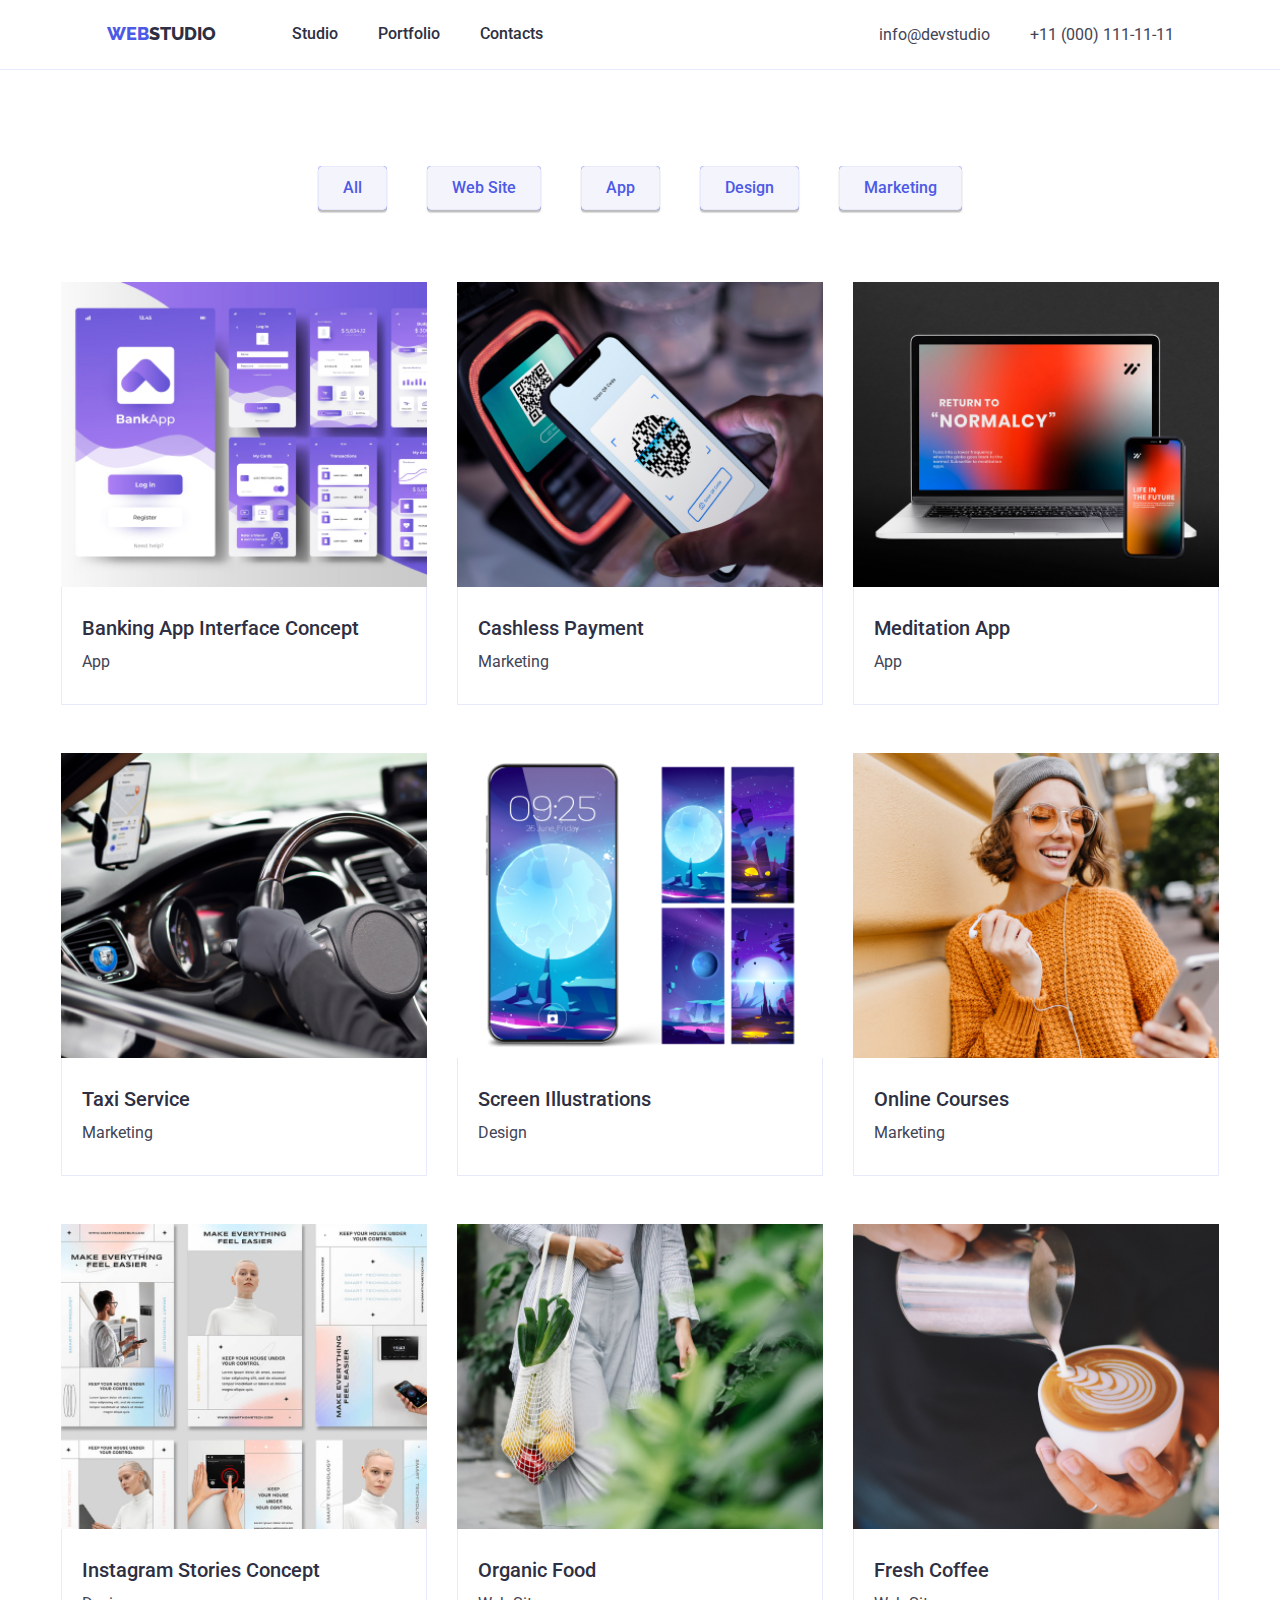
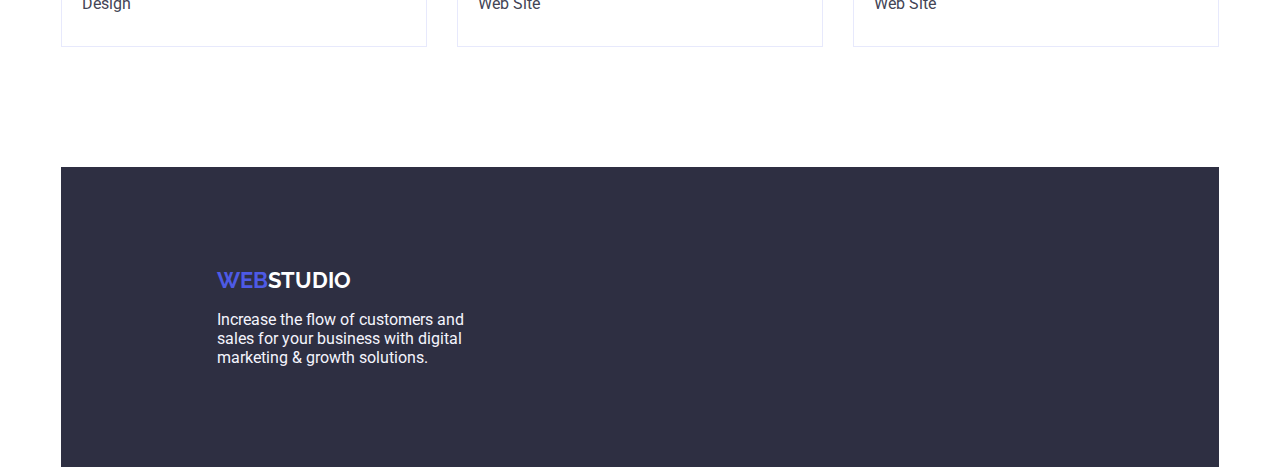
==== commit de4f5838: "for checking" ====
--- a/portfolio.html
+++ b/portfolio.html
@@ -14,18 +14,18 @@
 </head>
 
 <body>
-    <div class="container">
-        <header>
+    <header>
+        <div class="container">
             <nav class="nav">
                 <a href="index.html" class="logo">
                     <span class="logo-span">Web</span>Studio
                 </a>
                 <ul class="nav-list">
                     <li class="nav-list-item">
-                        <a href="/index.html">Studio</a>
+                        <a href="/goit-markup-hw-03/index.html">Studio</a>
                     </li>
                     <li class="nav-list-item">
-                        <a href="/portfolio.html">Portfolio</a>
+                        <a href="/goit-markup-hw-03/portfolio.html">Portfolio</a>
                     </li>
                     <li class="nav-list-item">
                         <a href="#">Contacts</a>
@@ -36,15 +36,15 @@
                 <a href="mailto:info@devstudio.com">info@devstudio</a>
                 <a href="tel:+380000000000">+11 (000) 111-11-11</a>
             </address>
-        </header>
-        
+        </div>
+    </header>
 <!--Main Section-->
-        <main>
+    <main>
+        <div class="container">
             <section class="section portfolio">
                 <h2 class="portfolio-title" hidden>
                     Portfolio
                 </h2>
-
                 <ul class="portfolio-filter-list">
                     <li class="filter-list-item">
                         <button type="button" class="filter-buttons">All</button>
@@ -62,7 +62,6 @@
                         <button type="button" class="filter-buttons">Marketing</button>
                     </li>
                 </ul>
-
                 <ul class="portfolio-list">
                     <li class="portfolio-list-item">
                         <img src="images/bankapp.jpg" alt="Banking App" class="list-item-img">
@@ -129,9 +128,11 @@
                     </li>
                 </ul>
             </section>
-        </main>
+        </div>     
+    </main>
 
 <!--Footer Section-->
+    <div class="container">
         <footer class="footer">
             <a href="index.html" class="footer-logo">
                 <span class="footer-logo-span">Web</span>Studio
@@ -142,4 +143,5 @@
         </footer>
     </div>
 </body>
+
 </html>--- a/css/style.css
+++ b/css/style.css
@@ -8,40 +8,49 @@
     margin: 0;
     padding: 0;
 }
+
 h1,h2,h3,h4,h5,h6 {
     margin: 0;
     padding: 0;
     text-transform: capitalize;
 }
+
 h1 {
     font-size: 64px;
     font-weight: 700;
 }
+
 h2 {
     font-size: 48px;
     font-weight: 600;
 }
+
 h3 {
     font-size: 32px;
     font-weight: 500;
 }
+
 h4 {
     font-size: 24px;
     font-weight: 500;
 }
+
 h5 {
     font-size: 20px;
     font-weight: 500;
 }
+
 h6 {
     font-size: 16px;
     font-weight: 500;
 }
+
 button {
     border: none;
     outline: none;
     cursor: pointer;
 }
+
 p {
     margin: 0;
     padding: 0;
@@ -49,15 +58,18 @@
     font-weight: 400;
     line-height: 1.5;
 }
+
 img {
     width: 100%;
     height: auto;
 }
+
 ul {
     margin: 0;
     padding: 0;
     list-style: none;
 }
+
 :root {
     --iris: #4D5AE5;
     --oceana: #404BBF;
@@ -74,10 +86,6 @@
 }
 
 .container {
-    display: flex;
-    flex-direction: column;
-    justify-content: center;
-    align-items: center;
     max-width: 1158px;
     margin: 0 auto;
 }
@@ -91,20 +99,24 @@
     background: var(--white);
     padding: 24px 40px;
 }
-main{
+
+main {
     display: block;
     width: 100%;
 }
 
 .nav {
-    display: flex;
+    display: inline-flex;
     justify-content: space-between;
     align-items: center;
     gap: 76px;
 }
+
 .nav .logo-span {
     color: var(--iris);
-}
+    margin-left: auto;
+}
+
 .nav .logo {
     color: var(--navyblue);
     font-family: "Raleway", sans-serif;
@@ -114,29 +126,35 @@
     text-transform: uppercase;
     text-decoration: none;
 }
+
 .nav-list {
-    display: flex;
-    justify-content: space-between;
-    align-items: center;
-    gap: 40px;
-}
+    display: inline-flex;
+    justify-content: space-between;
+    align-items: center;
+    gap: 40px;
+}
+
 .nav-list-item a {
     font-weight: 500;
     color: var(--navyblue);
 }
+
 .nav-list-item a:hover {
     color: var(--iris);
 }
+
 .address {
-    display: flex;
+    display: inline-flex;
     align-items: flex-start;
     gap: 40px;
-    margin-left: auto;
-}
-.address a{
+    margin-left: 332px;
+}
+
+.address a {
     font-style: normal;
     color: var(--slate);
 }
+
 .address a:hover {
     color: var(--iris);
 }
@@ -148,18 +166,32 @@
     background: var(--navyblue);
     height: 600px;
 }
+
 .section {
     display: flex;
     margin: 0;
     width: 100%;
     justify-content: center;
     align-items: center;
+    height: auto;
+}
+.section-about{
+    display: flex;
+    margin: 0;
+    width: 100%;
+    justify-content: center;
+    align-items: center;
+    height: auto;
+    padding-top: 120px;
+    padding-bottom: 40px;
 }
 .hero-title {
     font-family: "Raleway", sans-serif;
     text-align: center;
     color: var(--white);
-}
+    margin-top: 188px;
+}
+
 .hero-button {
     font-size: 16px;
     font-weight: 500;
@@ -170,7 +202,9 @@
     background: var(--iris);
     box-shadow: 0px 4px 4px 0px rgba(0, 0, 0, 0.15);
     transition: all 0.1s ease-in-out;
-}
+    margin-bottom: 188px;
+}
+
 .hero-button:hover {
     background: var(--cornflower);
     color: var(--iris);
@@ -179,73 +213,80 @@
 .hero-button:active {
     transform: scale(0.95);
 }
-.about {
-    flex-direction: column;
-    padding: 120px 40px;
-}
+
 .about-title {
     text-align: center;
     color: var(--navyblue);
-    font-size: 2rem;
     font-weight: 500;
     margin-bottom: 40px;
 }
+
 .about-list {
     display: flex;
     justify-content: space-between;
     align-items: center;
     gap: 40px;
 }
-.about-list-item{
+
+.about-list-item {
     display: flex;
     flex-direction: column;
     gap: 20px;
     text-align: left;
 }
-.about-list-item h3{
-    font-size: 22px;
-    color: var(--navyblue);
-}
-.about-list-item p{
+
+.about-list-item h3 {
+    color: var(--navyblue);
+}
+
+.about-list-item p {
     font-size: 16px;
     color: var(--slate);
 }
-.services{
-    flex-direction: column;
-    padding: 0 40px 120px;
-}
-.services-title{
+
+.services {
+    flex-direction: column;
+    padding-top: 120px;
+}
+
+.services-title {
     text-align: center;
     color: var(--navyblue);
     font-size: 32px;
     font-weight: 700;
-    margin-bottom: 40px;
-}
-.services-list{
-    display: flex;
-    justify-content: space-between;
-    align-items: center;
-    gap: 40px;
-}
-.teams{
+    margin-bottom: 72px;
+}
+
+.services-list {
+    display: flex;
+    justify-content: space-between;
+    align-items: center;
+    gap: 40px;
+    padding-bottom: 120px;
+}
+
+.teams {
     flex-direction: column;
     padding: 120px 40px;
     background-color: var(--cloud);
 }
-.teams-title{
+
+.teams-title {
     text-align: center;
     color: var(--navyblue);
     font-size: 32px;
     font-weight: 700;
-    margin-bottom: 40px;
-}
-.teams-list{
-    display: flex;
-    justify-content: space-between;
-    align-items: center;
-    gap: 40px;
-}
-.teams-list-item{
+    margin-bottom: 72px;
+}
+
+.teams-list {
+    display: flex;
+    justify-content: space-between;
+    align-items: center;
+    gap: 40px;
+}
+
+.teams-list-item {
     display: flex;
     justify-content: center;
     align-items: center;
@@ -256,12 +297,14 @@
     box-shadow: 0px 2px 1px 0px rgba(46, 47, 66, 0.08), 0px 1px 1px 0px rgba(46, 47, 66, 0.16), 0px 1px 6px 0px rgba(46, 47, 66, 0.08);
     border-radius: 4px;
 }
-.team-list-item img{
+
+.team-list-item img {
     width: 100%;
     height: 100%;
     object-fit: cover;
 }
-.teams-list-item-details{
+
+.teams-list-item-details {
     display: flex;
     flex-direction: column;
     align-items: center;
@@ -269,41 +312,47 @@
     margin-bottom: 32px;
     width: 100%;
 }
-.teams-list-item h3{
+
+.teams-list-item h3 {
     font-size: 20px;
     color: var(--navyblue);
 }
-.team-list-item p{
+
+.team-list-item p {
     font-size: 16px;
     color: var(--slate);
 }
 
 /* Portfolio Header, Main and Footer */
 
-.portfolio{
-    flex-direction: column;
-    padding: 96px 40px 120px;
-}
-.portfolio-title{
+.portfolio {
+    flex-direction: column;
+    padding-top: 96px;
+}
+
+.portfolio-title {
     text-align: center;
     color: var(--navyblue);
     font-size: 32px;
     font-weight: 500;
     margin-bottom: 40px;
 }
-.portfolio-filter-list{
-    display: flex;
-    justify-content: center;
-    align-items: center;
-    gap: 40px;
-    margin-bottom: 40px;
-}
+
+.portfolio-filter-list {
+    display: flex;
+    justify-content: center;
+    align-items: center;
+    gap: 40px;
+    margin-bottom: 72px;
+}
+
 .portfolio-list {
     display: flex;
     justify-content: space-between;
     align-items: center;
     gap: 40px;
 }
+
 .filter-list-item .filter-buttons {
     font-size: 16px;
     font-weight: 500;
@@ -315,6 +364,7 @@
     background: var(--cloud);
     transition: all 0.3s ease-in-out;
 }
+
 .filter-list-item .filter-buttons:hover {
     background: var(--cornflower);
     color: var(--iris);
@@ -323,21 +373,25 @@
 .filter-list-item .filter-buttons:active {
     transform: scale(0.95);
 }
-.filter-list-item{
+
+.filter-list-item {
     border-radius: 4px;
     border: none;
     background: var(--iris);
     color: var(--white);
     box-shadow: 0px 2px 2px 0px rgba(0, 0, 0, 0.12), 0px 2px 1px 0px rgba(0, 0, 0, 0.08), 0px 3px 1px 0px rgba(0, 0, 0, 0.10);
 }
-.portfolio-list{
+
+.portfolio-list {
     display: flex;
     flex-wrap: wrap;
     justify-content: space-between;
     align-items: center;
     row-gap: 48px;
     column-gap: 24px;
-}
+    margin-bottom: 120px;
+}
+
 .portfolio-list-item {
     display: flex;
     flex-direction: column;
@@ -346,9 +400,11 @@
     cursor: pointer;
     transition: all 0.3s ease-in-out;
 }
+
 .portfolio-list-item:hover {
     box-shadow: 0px 2px 2px 0px rgba(0, 0, 0, 0.12), 0px 2px 1px 0px rgba(0, 0, 0, 0.08), 0px 3px 1px 0px rgba(0, 0, 0, 0.10);
 }
+
 .portfolio-list-item img {
     width: 100%;
     object-fit: cover;
@@ -363,23 +419,25 @@
     border-left: 1px solid var(--cornflower);
     border-right: 1px solid var(--cornflower);
 }
-.list-item-content h3{
+
+.list-item-content h3 {
     font-size: 20px;
     color: var(--navyblue);
 }
+
 .list-item-content p {
     font-size: 16px;
     color: var(--slate, #434455);
 }
+
 .footer {
     display: flex;
     justify-content: center;
     align-items: flex-start;
     flex-direction: column;
     background: var(--navyblue);
-    height: 312px;
-    width: 100%;
-    padding: 0 40px;
+    width: 100%;
+    padding-top: 101.5px;
 }
 
 .footer-logo {
@@ -395,6 +453,7 @@
 
 .footer-logo-span {
     color: var(--iris);
+    margin-left: 156px;
 }
 
 .footer p {
@@ -403,4 +462,6 @@
     width: 264px;
     line-height: 1.2;
     margin-top: 16px;
+    margin-bottom: 100px;
+    margin-left: 156px;
 }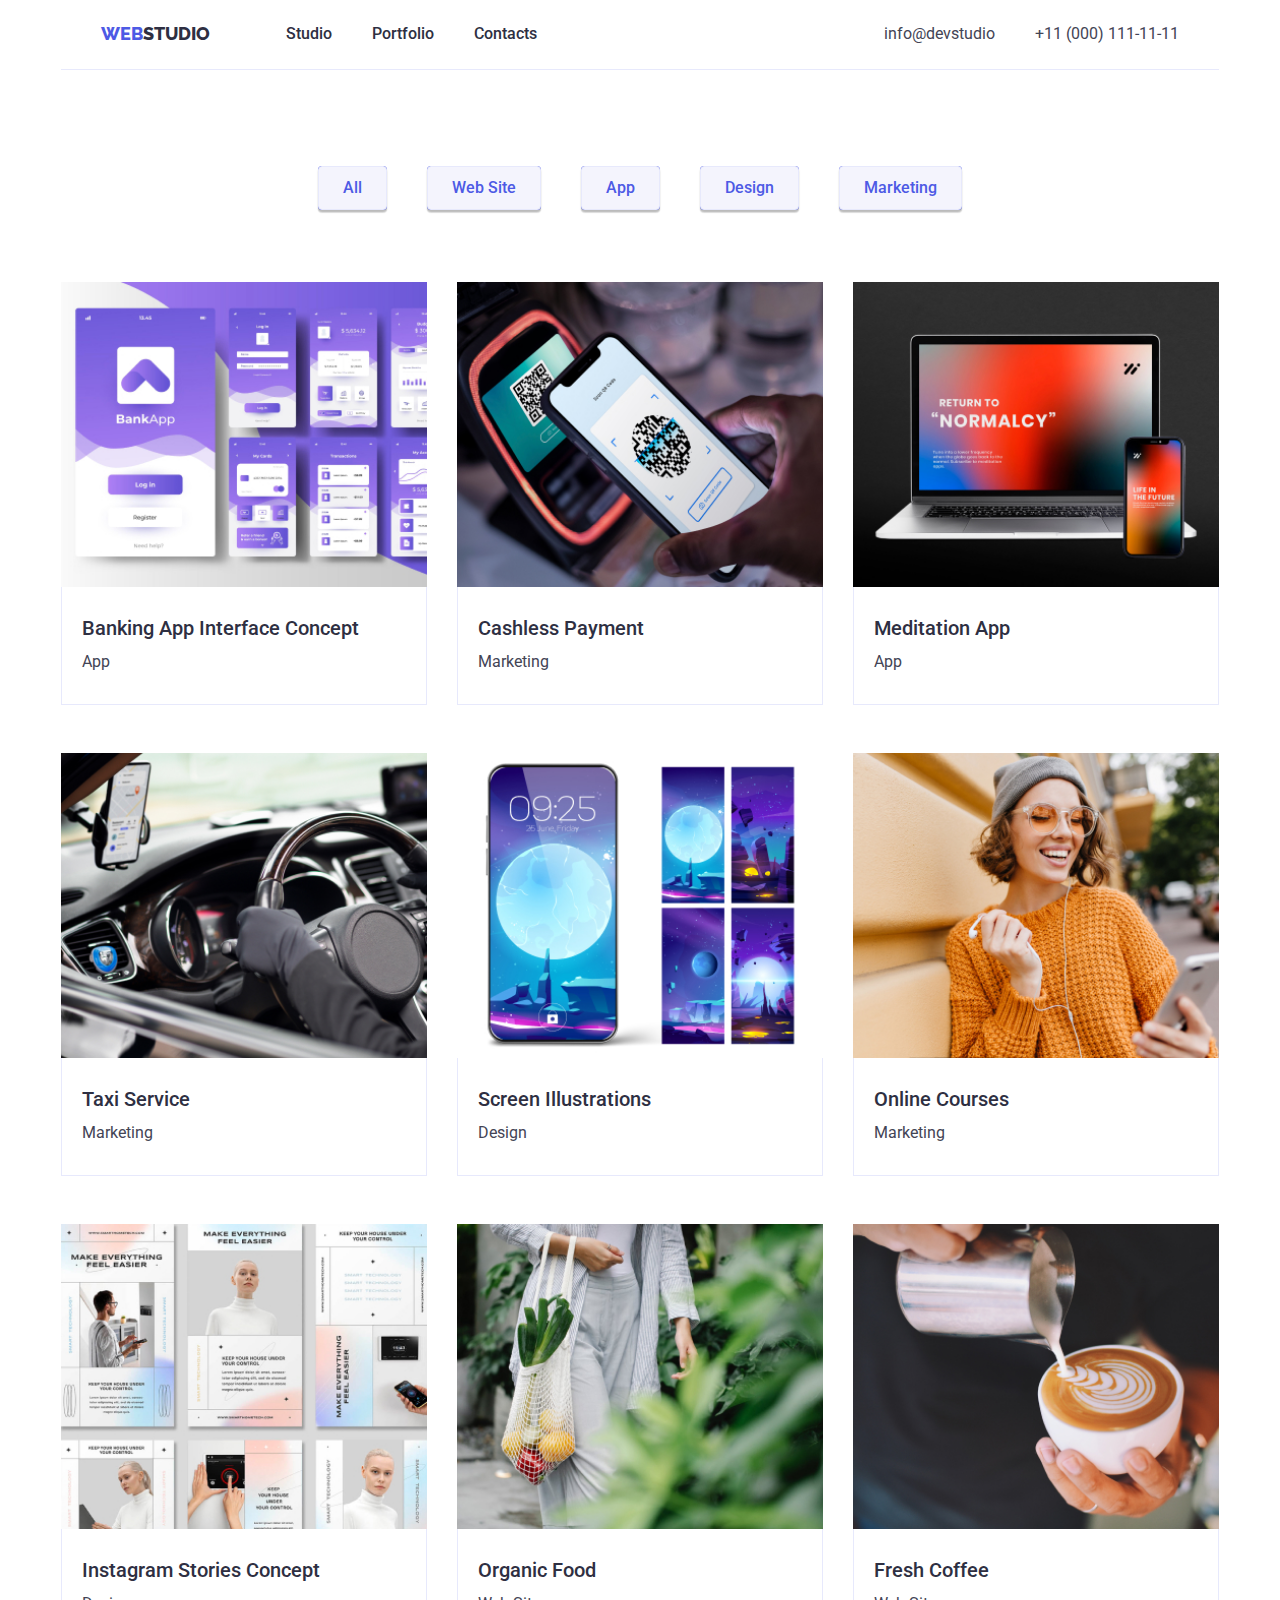
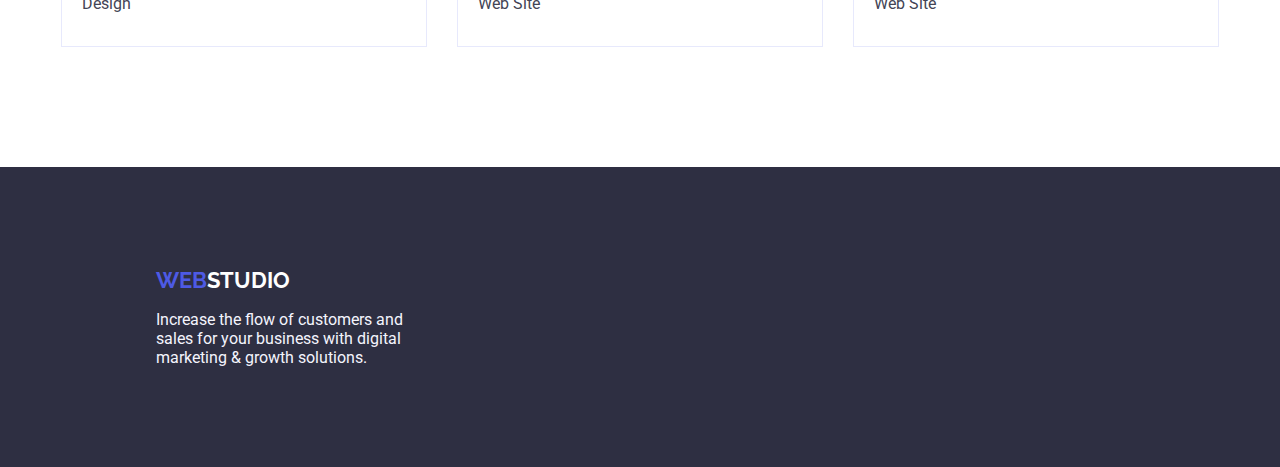
==== commit a88eb323: "for checking" ====
--- a/portfolio.html
+++ b/portfolio.html
@@ -6,8 +6,10 @@
     <meta name="viewport" content="width=device-width, initial-scale=1.0">
     <link rel="stylesheet" href="css/style.css">
     <link rel="stylesheet" href="css/normalize.css">
+
     <link rel="preconnect" href="https://fonts.googleapis.com">
     <link rel="preconnect" href="https://fonts.gstatic.com" crossorigin>
+
     <link href="https://fonts.googleapis.com/css2?family=Raleway:wght@800&display=swap" rel="stylesheet">
     <link href="https://fonts.googleapis.com/css2?family=Roboto:wght@400;500&display=swap" rel="stylesheet">
     <title>portfolio</title>
@@ -15,7 +17,7 @@
 
 <body>
     <header>
-        <div class="container">
+        <div class="container header-container">
             <nav class="nav">
                 <a href="index.html" class="logo">
                     <span class="logo-span">Web</span>Studio
@@ -40,8 +42,8 @@
     </header>
 <!--Main Section-->
     <main>
-        <div class="container">
-            <section class="section portfolio">
+        <section class="section portfolio">
+            <div class="container">
                 <h2 class="portfolio-title" hidden>
                     Portfolio
                 </h2>
@@ -127,21 +129,21 @@
                         </div>
                     </li>
                 </ul>
-            </section>
-        </div>     
+            </div>
+        </section>
     </main>
 
 <!--Footer Section-->
-    <div class="container">
-        <footer class="footer">
+
+    <footer class="footer">
+        <div class="container">
             <a href="index.html" class="footer-logo">
                 <span class="footer-logo-span">Web</span>Studio
             </a>
             <p>
-                Increase the flow of customers and sales for your business with digital marketing & growth solutions.
+                Increase the flow of customers and<br>sales for your business with digital<br>marketing & growth solutions.
             </p>
-        </footer>
-    </div>
+        </div>
+    </footer>
 </body>
-
 </html>--- a/css/style.css
+++ b/css/style.css
@@ -88,9 +88,9 @@
 .container {
     max-width: 1158px;
     margin: 0 auto;
-}
-
-header {
+
+}
+.header-container {
     display: flex;
     justify-content: center;
     align-items: center;
@@ -128,7 +128,7 @@
 }
 
 .nav-list {
-    display: inline-flex;
+    display: flex;
     justify-content: space-between;
     align-items: center;
     gap: 40px;
@@ -144,10 +144,10 @@
 }
 
 .address {
-    display: inline-flex;
+    display: flex;
     align-items: flex-start;
     gap: 40px;
-    margin-left: 332px;
+    margin-left: auto;
 }
 
 .address a {
@@ -160,11 +160,10 @@
 }
 
 /* main section*/
-.hero {
+.hero-container {
     flex-direction: column;
     gap: 40px;
     background: var(--navyblue);
-    height: 600px;
 }
 
 .section {
@@ -173,17 +172,7 @@
     width: 100%;
     justify-content: center;
     align-items: center;
-    height: auto;
-}
-.section-about{
-    display: flex;
-    margin: 0;
-    width: 100%;
-    justify-content: center;
-    align-items: center;
-    height: auto;
-    padding-top: 120px;
-    padding-bottom: 40px;
+    width: 100%;
 }
 .hero-title {
     font-family: "Raleway", sans-serif;
@@ -202,6 +191,8 @@
     background: var(--iris);
     box-shadow: 0px 4px 4px 0px rgba(0, 0, 0, 0.15);
     transition: all 0.1s ease-in-out;
+    margin-top: 48px;
+    margin-left: 200px;
     margin-bottom: 188px;
 }
 
@@ -214,9 +205,14 @@
     transform: scale(0.95);
 }
 
+.about{
+    flex-direction: column;
+    padding: 120px 40px;
+}
 .about-title {
     text-align: center;
     color: var(--navyblue);
+    font-size: 2rem;
     font-weight: 500;
     margin-bottom: 40px;
 }
@@ -236,6 +232,7 @@
 }
 
 .about-list-item h3 {
+    font-size: 22px;
     color: var(--navyblue);
 }
 
@@ -246,15 +243,15 @@
 
 .services {
     flex-direction: column;
-    padding-top: 120px;
+    padding:0 40px 120px;
 }
 
 .services-title {
     text-align: center;
     color: var(--navyblue);
     font-size: 32px;
-    font-weight: 700;
-    margin-bottom: 72px;
+    font-weight: 500;
+    margin-bottom: 40px;
 }
 
 .services-list {
@@ -262,7 +259,6 @@
     justify-content: space-between;
     align-items: center;
     gap: 40px;
-    padding-bottom: 120px;
 }
 
 .teams {
@@ -431,13 +427,11 @@
 }
 
 .footer {
-    display: flex;
-    justify-content: center;
-    align-items: flex-start;
-    flex-direction: column;
     background: var(--navyblue);
     width: 100%;
     padding-top: 101.5px;
+    padding-left: 156px;
+    padding-bottom: 100px;
 }
 
 .footer-logo {
@@ -448,20 +442,15 @@
     font-weight: 700;
     text-transform: uppercase;
     text-decoration: none;
-    margin-right: 40px;
 }
 
 .footer-logo-span {
     color: var(--iris);
-    margin-left: 156px;
 }
 
 .footer p {
     font-size: 16px;
     color: var(--cloud);
-    width: 264px;
     line-height: 1.2;
     margin-top: 16px;
-    margin-bottom: 100px;
-    margin-left: 156px;
 }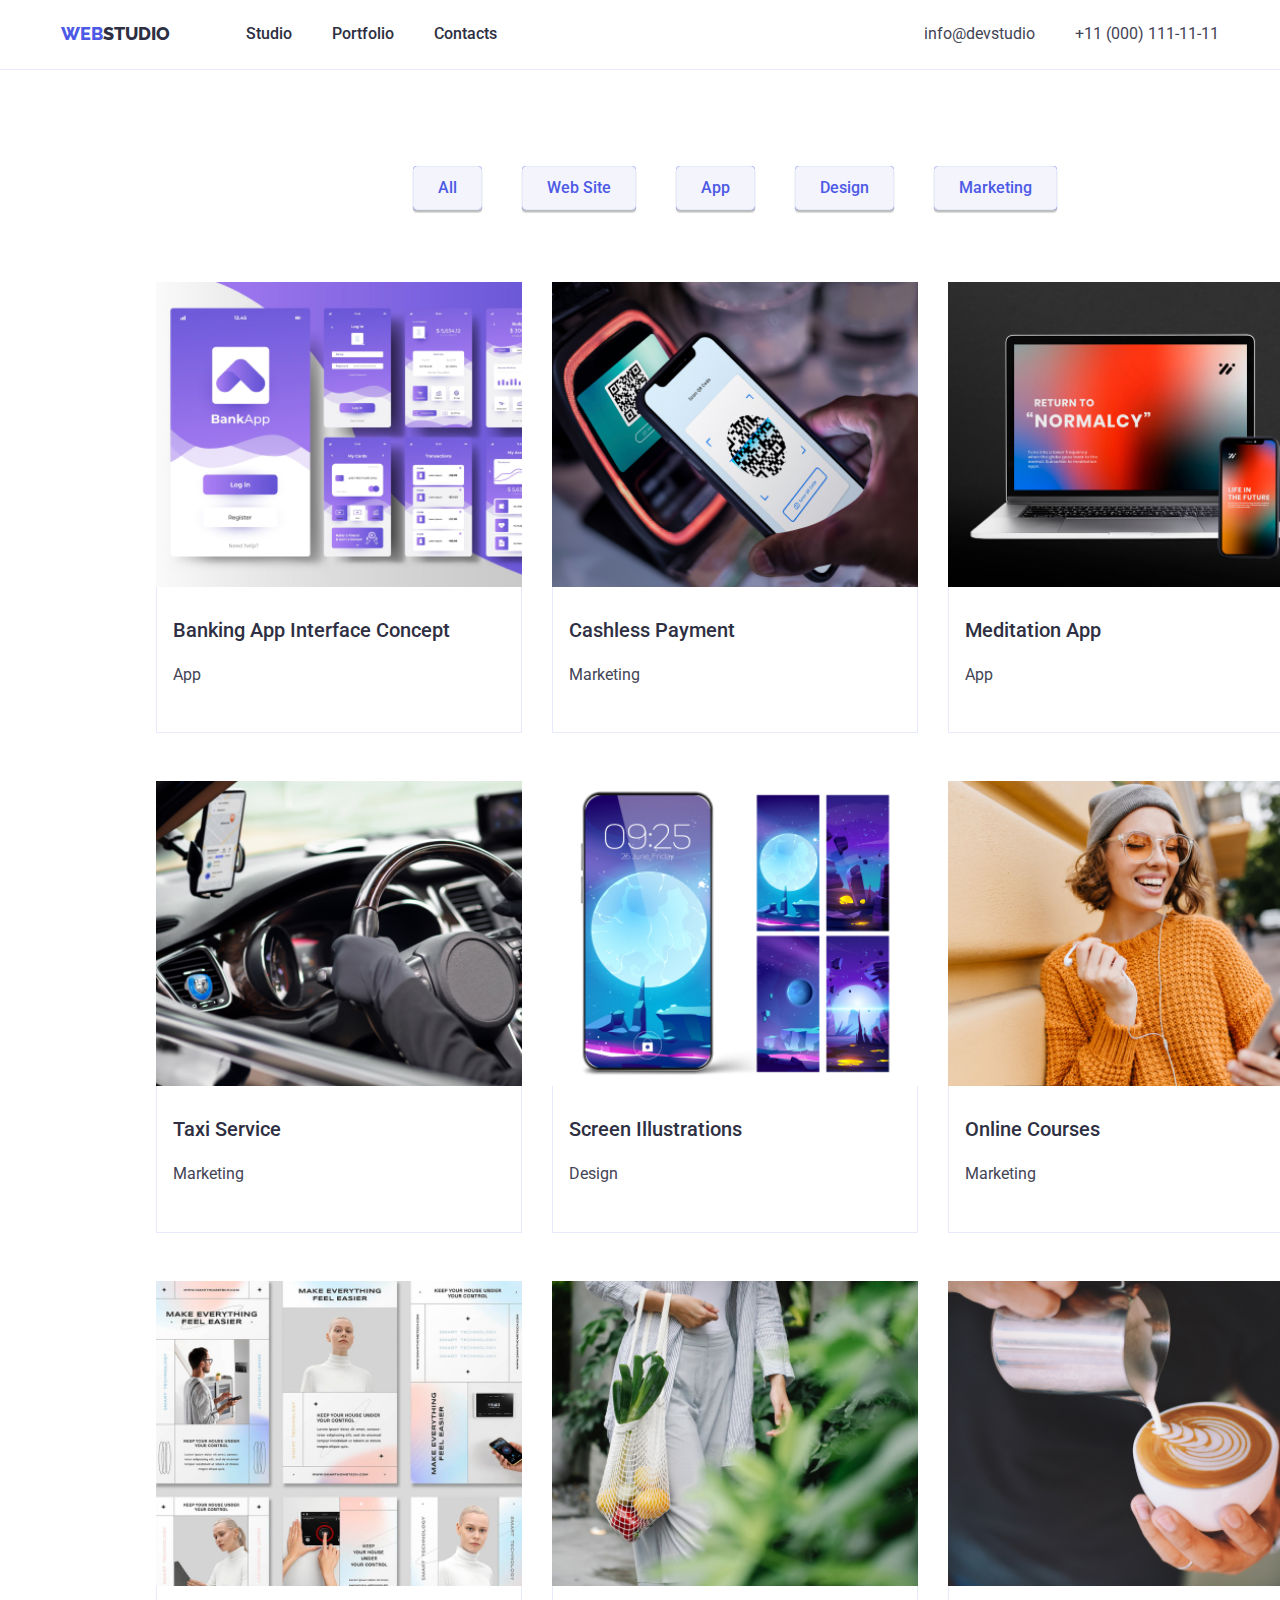
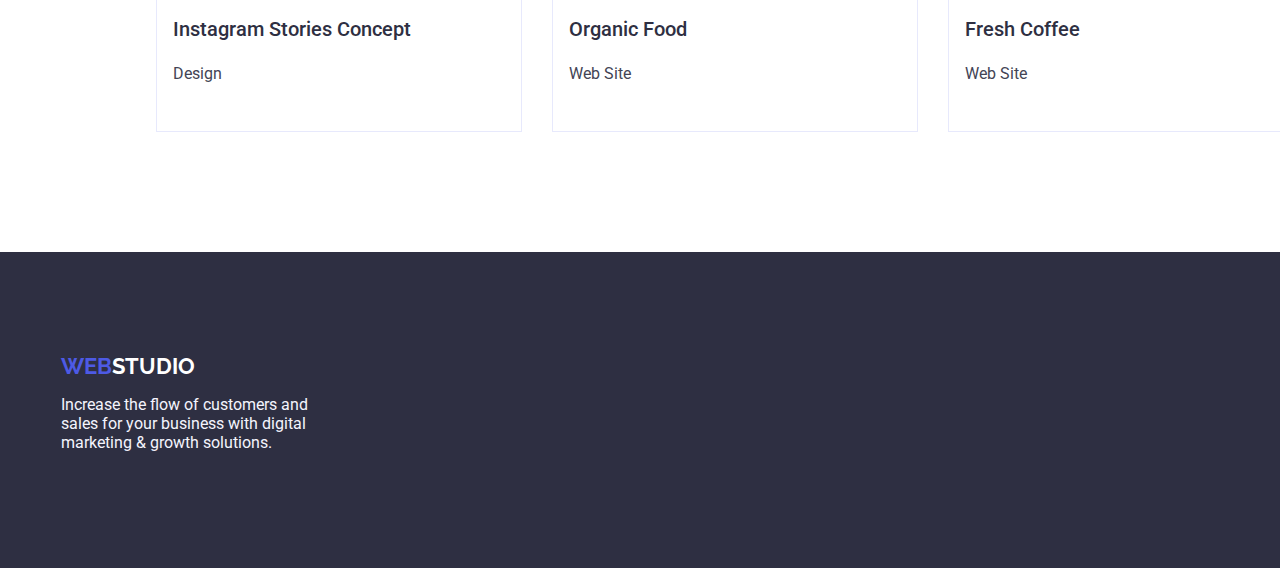
==== commit e933e274: "for final checking" ====
--- a/portfolio.html
+++ b/portfolio.html
@@ -16,7 +16,7 @@
 </head>
 
 <body>
-    <header>
+    <header class="header">
         <div class="container header-container">
             <nav class="nav">
                 <a href="index.html" class="logo">
@@ -68,64 +68,64 @@
                     <li class="portfolio-list-item">
                         <img src="images/bankapp.jpg" alt="Banking App" class="list-item-img">
                         <div class="list-item-content">
-                            <h3>Banking App Interface Concept</h3>
-                            <p>App</p>
+                            <h3 class="list-item-card-content">Banking App Interface Concept</h3>
+                            <p class="list-item-app">App</p>
                         </div>
                     </li>
                     <li class="portfolio-list-item">
                         <img src="images/cashless.jpg" alt="Cashless Payment" class="list-item-img">
                         <div class="list-item-content">
-                            <h3>Cashless Payment</h3>
-                            <p>Marketing</p>
+                            <h3 class="list-item-card-content">Cashless Payment</h3>
+                            <p class="list-item-app">Marketing</p>
                         </div>
                     </li>
                     <li class="portfolio-list-item">
                         <img src="images/meditation.jpg" alt="Meditation" class="list-item-img">
                         <div class="list-item-content">
-                            <h3>Meditation App</h3>
-                            <p>App</p>
+                            <h3 class="list-item-card-content">Meditation App</h3>
+                            <p class="list-item-app">App</p>
                         </div>
                     </li>
                     <li class="portfolio-list-item">
                         <img src="images/taxi-service.jpg" alt="Taxi Service" class="list-item-img">
                         <div class="list-item-content">
-                            <h3>Taxi Service</h3>
-                            <p>Marketing</p>
+                            <h3 class="list-item-card-content">Taxi Service</h3>
+                            <p class="list-item-app">Marketing</p>
                         </div>
                     </li>
                     <li class="portfolio-list-item">
                         <img src="images/screen-illustration.jpg" alt="Screen Illustration" class="list-item-img">
                         <div class="list-item-content">
-                            <h3>Screen Illustrations</h3>
-                            <p>Design</p>
+                            <h3 class="list-item-card-content">Screen Illustrations</h3>
+                            <p class="list-item-app">Design</p>
                         </div>
                     </li>
                     <li class="portfolio-list-item">
                         <img src="images/online-courses.jpg" alt="Online Courses" class="list-item-img">
                         <div class="list-item-content">
-                            <h3>Online Courses</h3>
-                            <p>Marketing</p>
+                            <h3 class="list-item-card-content">Online Courses</h3>
+                            <p class="list-item-app">Marketing</p>
                         </div>
                     </li>
                     <li class="portfolio-list-item">
                         <img src="images/instagram-stories.jpg" alt="Instagram Stories" class="list-item-img">
                         <div class="list-item-content">
-                            <h3>Instagram Stories Concept</h3>
-                            <p>Design</p>
+                            <h3 class="list-item-card-content">Instagram Stories Concept</h3>
+                            <p class="list-item-app">Design</p>
                         </div>
                     </li>
                     <li class="portfolio-list-item">
                         <img src="images/organic-food.jpg" alt="Orgarnic Food" class="list-item-img">
                         <div class="list-item-content">
-                            <h3>Organic Food</h3>
-                            <p>Web Site</p>
+                            <h3 class="list-item-card-content">Organic Food</h3>
+                            <p class="list-item-app">Web Site</p>
                         </div>
                     </li>
                     <li class="portfolio-list-item">
                         <img src="images/fresh-coffee.jpg" alt="Fresh Coffee" class="list-item-img">
                         <div class="list-item-content">
-                            <h3>Fresh Coffee</h3>
-                            <p>Web Site</p>
+                            <h3 class="list-item-card-content">Fresh Coffee</h3>
+                            <p class="list-item-app">Web Site</p>
                         </div>
                     </li>
                 </ul>
--- a/css/style.css
+++ b/css/style.css
@@ -51,17 +51,12 @@
     cursor: pointer;
 }
 
-p {
+.teams-item-position {
     margin: 0;
     padding: 0;
     font-size: 16px;
     font-weight: 400;
     line-height: 1.5;
-}
-
-img {
-    width: 100%;
-    height: auto;
 }
 
 ul {
@@ -86,18 +81,18 @@
 }
 
 .container {
-    max-width: 1158px;
+    width: 1158px;
     margin: 0 auto;
-
+}
+.header{
+    padding: 24px 0;
+    border-bottom: 1px solid var(--cornflower);
 }
 .header-container {
     display: flex;
-    justify-content: center;
-    align-items: center;
-    width: 100%;
-    border-bottom: 1px solid var(--cornflower);
+    justify-content: space-between;
+    align-items: center;
     background: var(--white);
-    padding: 24px 40px;
 }
 
 main {
@@ -147,7 +142,6 @@
     display: flex;
     align-items: flex-start;
     gap: 40px;
-    margin-left: auto;
 }
 
 .address a {
@@ -160,25 +154,22 @@
 }
 
 /* main section*/
-.hero-container {
+.hero {
     flex-direction: column;
     gap: 40px;
     background: var(--navyblue);
+    padding: 188px 0;
 }
 
 .section {
     display: flex;
-    margin: 0;
-    width: 100%;
     justify-content: center;
     align-items: center;
-    width: 100%;
 }
 .hero-title {
     font-family: "Raleway", sans-serif;
     text-align: center;
     color: var(--white);
-    margin-top: 188px;
 }
 
 .hero-button {
@@ -191,9 +182,8 @@
     background: var(--iris);
     box-shadow: 0px 4px 4px 0px rgba(0, 0, 0, 0.15);
     transition: all 0.1s ease-in-out;
-    margin-top: 48px;
-    margin-left: 200px;
-    margin-bottom: 188px;
+    margin: 48px auto 0;
+    display: block;
 }
 
 .hero-button:hover {
@@ -207,7 +197,7 @@
 
 .about{
     flex-direction: column;
-    padding: 120px 40px;
+    padding: 120px 0;
 }
 .about-title {
     text-align: center;
@@ -231,7 +221,7 @@
     text-align: left;
 }
 
-.about-list-item h3 {
+.teams-item-name {
     font-size: 22px;
     color: var(--navyblue);
 }
@@ -243,7 +233,7 @@
 
 .services {
     flex-direction: column;
-    padding:0 40px 120px;
+    padding: 120px;
 }
 
 .services-title {
@@ -263,7 +253,7 @@
 
 .teams {
     flex-direction: column;
-    padding: 120px 40px;
+    padding: 120px 0;
     background-color: var(--cloud);
 }
 
@@ -287,7 +277,6 @@
     justify-content: center;
     align-items: center;
     flex-direction: column;
-    gap: 32px;
     background: var(--white);
     border: 1px solid var(--cornflower);
     box-shadow: 0px 2px 1px 0px rgba(46, 47, 66, 0.08), 0px 1px 1px 0px rgba(46, 47, 66, 0.16), 0px 1px 6px 0px rgba(46, 47, 66, 0.08);
@@ -295,8 +284,6 @@
 }
 
 .team-list-item img {
-    width: 100%;
-    height: 100%;
     object-fit: cover;
 }
 
@@ -305,16 +292,15 @@
     flex-direction: column;
     align-items: center;
     gap: 8px;
-    margin-bottom: 32px;
-    width: 100%;
-}
-
-.teams-list-item h3 {
+    padding: 32px 16px;
+}
+
+.teams-item-name {
     font-size: 20px;
     color: var(--navyblue);
 }
 
-.team-list-item p {
+.teams-item-position {
     font-size: 16px;
     color: var(--slate);
 }
@@ -323,7 +309,7 @@
 
 .portfolio {
     flex-direction: column;
-    padding-top: 96px;
+    padding: 96px 156px 120px;
 }
 
 .portfolio-title {
@@ -342,12 +328,6 @@
     margin-bottom: 72px;
 }
 
-.portfolio-list {
-    display: flex;
-    justify-content: space-between;
-    align-items: center;
-    gap: 40px;
-}
 
 .filter-list-item .filter-buttons {
     font-size: 16px;
@@ -385,7 +365,6 @@
     align-items: center;
     row-gap: 48px;
     column-gap: 24px;
-    margin-bottom: 120px;
 }
 
 .portfolio-list-item {
@@ -402,26 +381,25 @@
 }
 
 .portfolio-list-item img {
-    width: 100%;
     object-fit: cover;
 }
 
 .portfolio-list-item .list-item-content {
     display: flex;
     flex-direction: column;
-    gap: 10px;
-    padding: 30px 20px;
+    gap: 8px;
+    padding: 32px 16px;
     border-bottom: 1px solid var(--cornflower);
     border-left: 1px solid var(--cornflower);
     border-right: 1px solid var(--cornflower);
 }
 
-.list-item-content h3 {
+.list-item-card-content {
     font-size: 20px;
     color: var(--navyblue);
 }
 
-.list-item-content p {
+.list-item-app {
     font-size: 16px;
     color: var(--slate, #434455);
 }
@@ -430,7 +408,6 @@
     background: var(--navyblue);
     width: 100%;
     padding-top: 101.5px;
-    padding-left: 156px;
     padding-bottom: 100px;
 }
 
